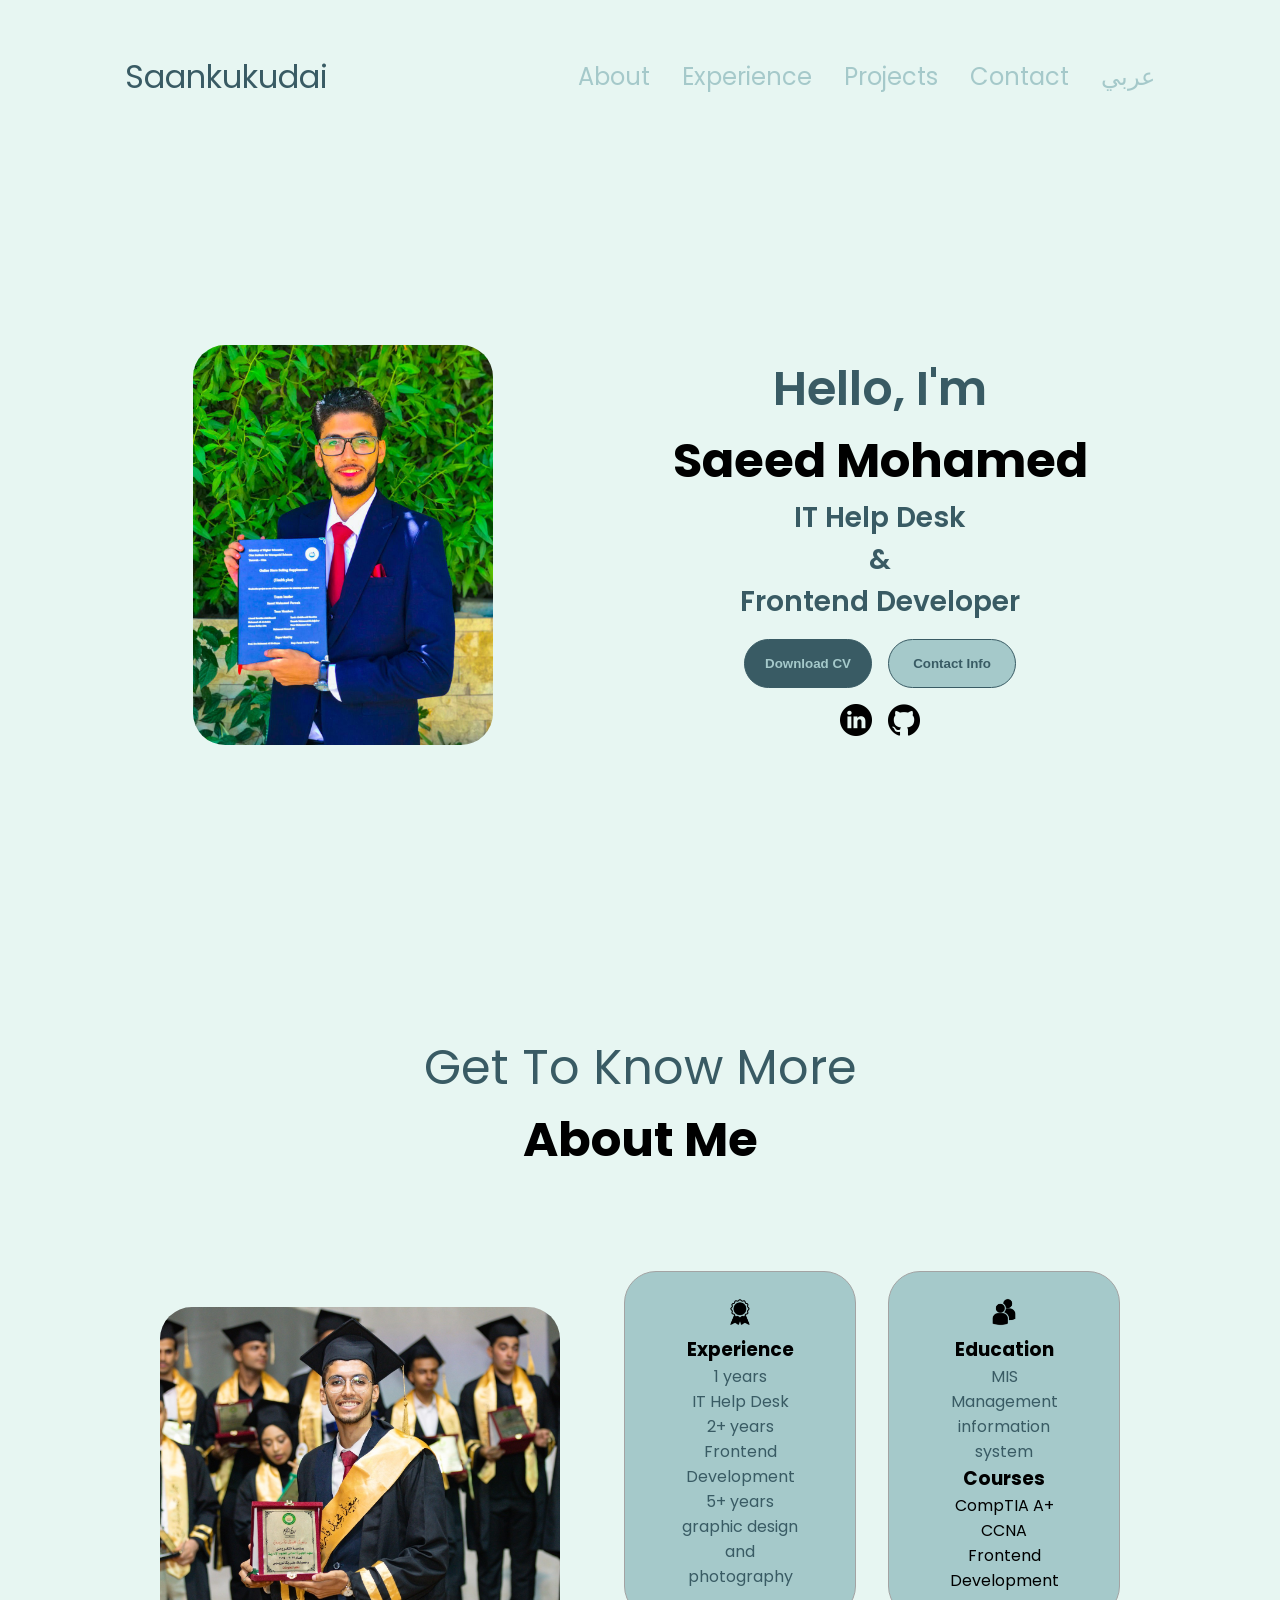
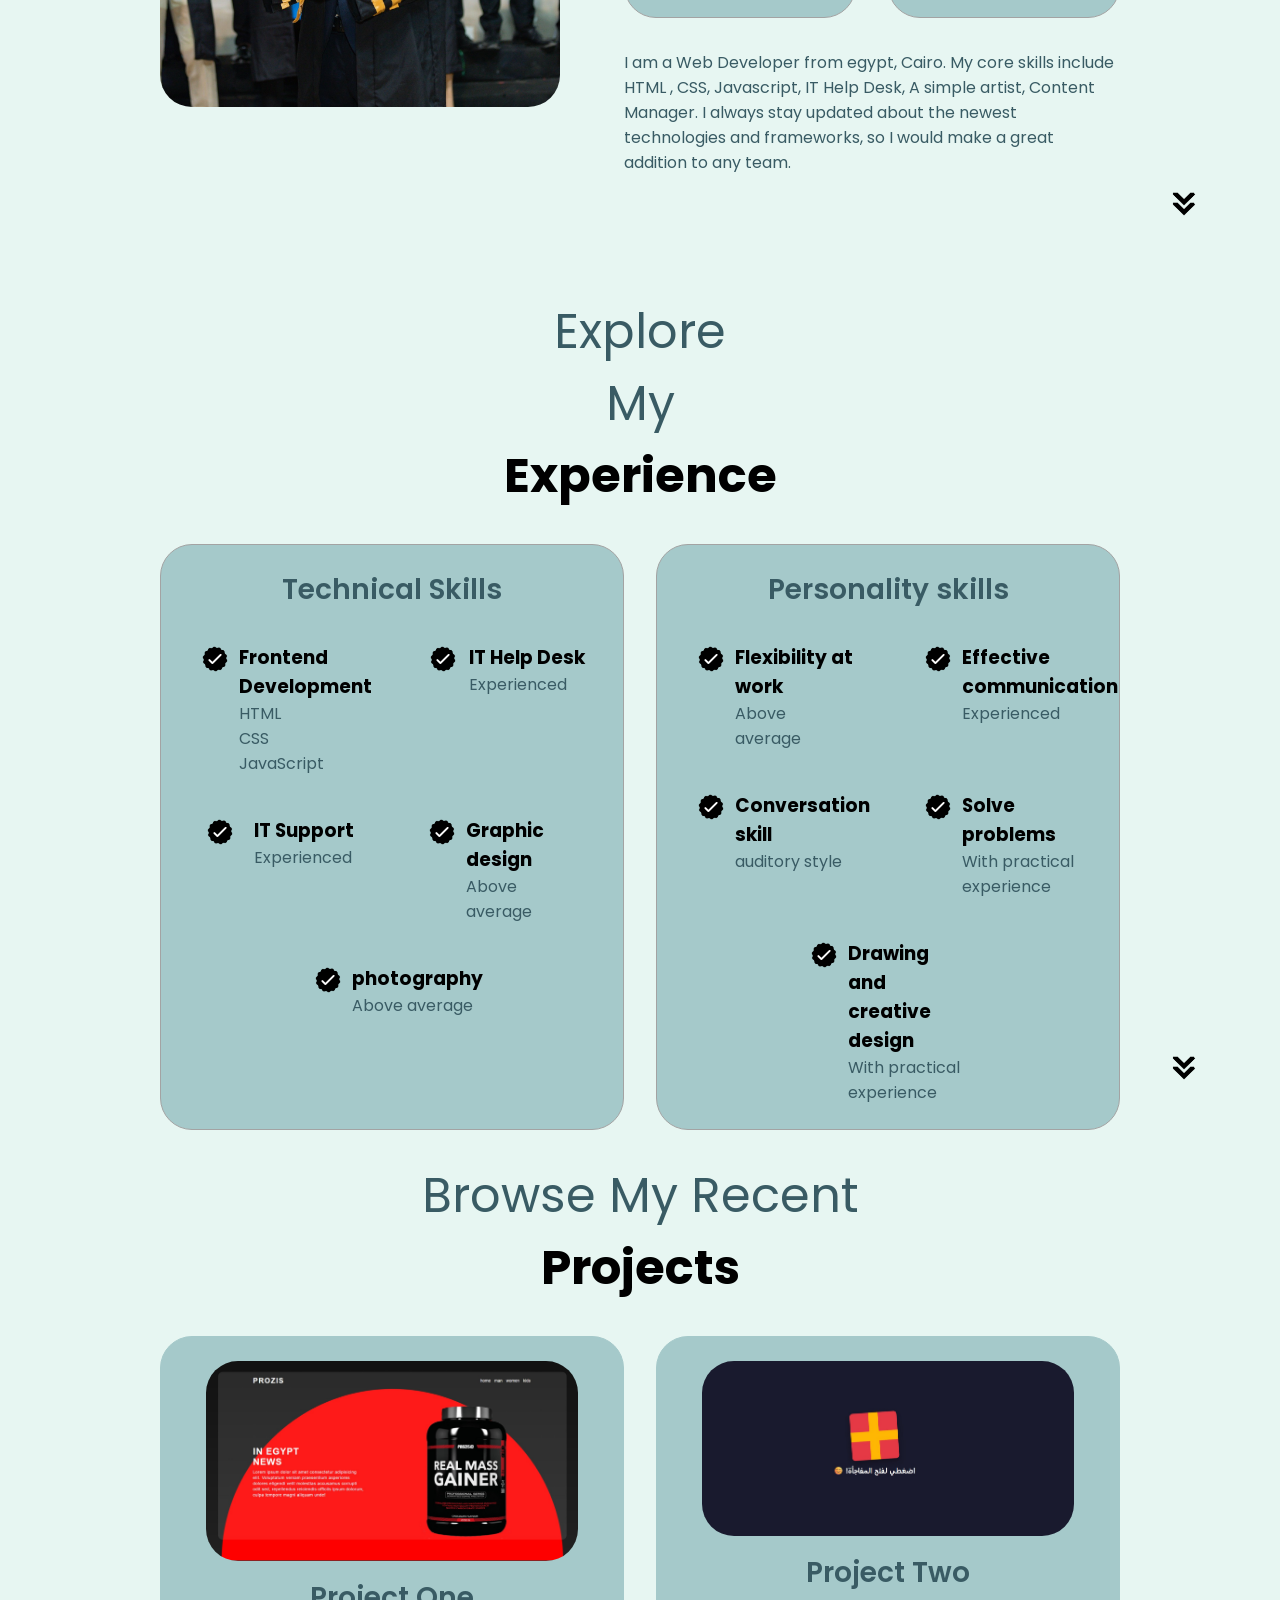
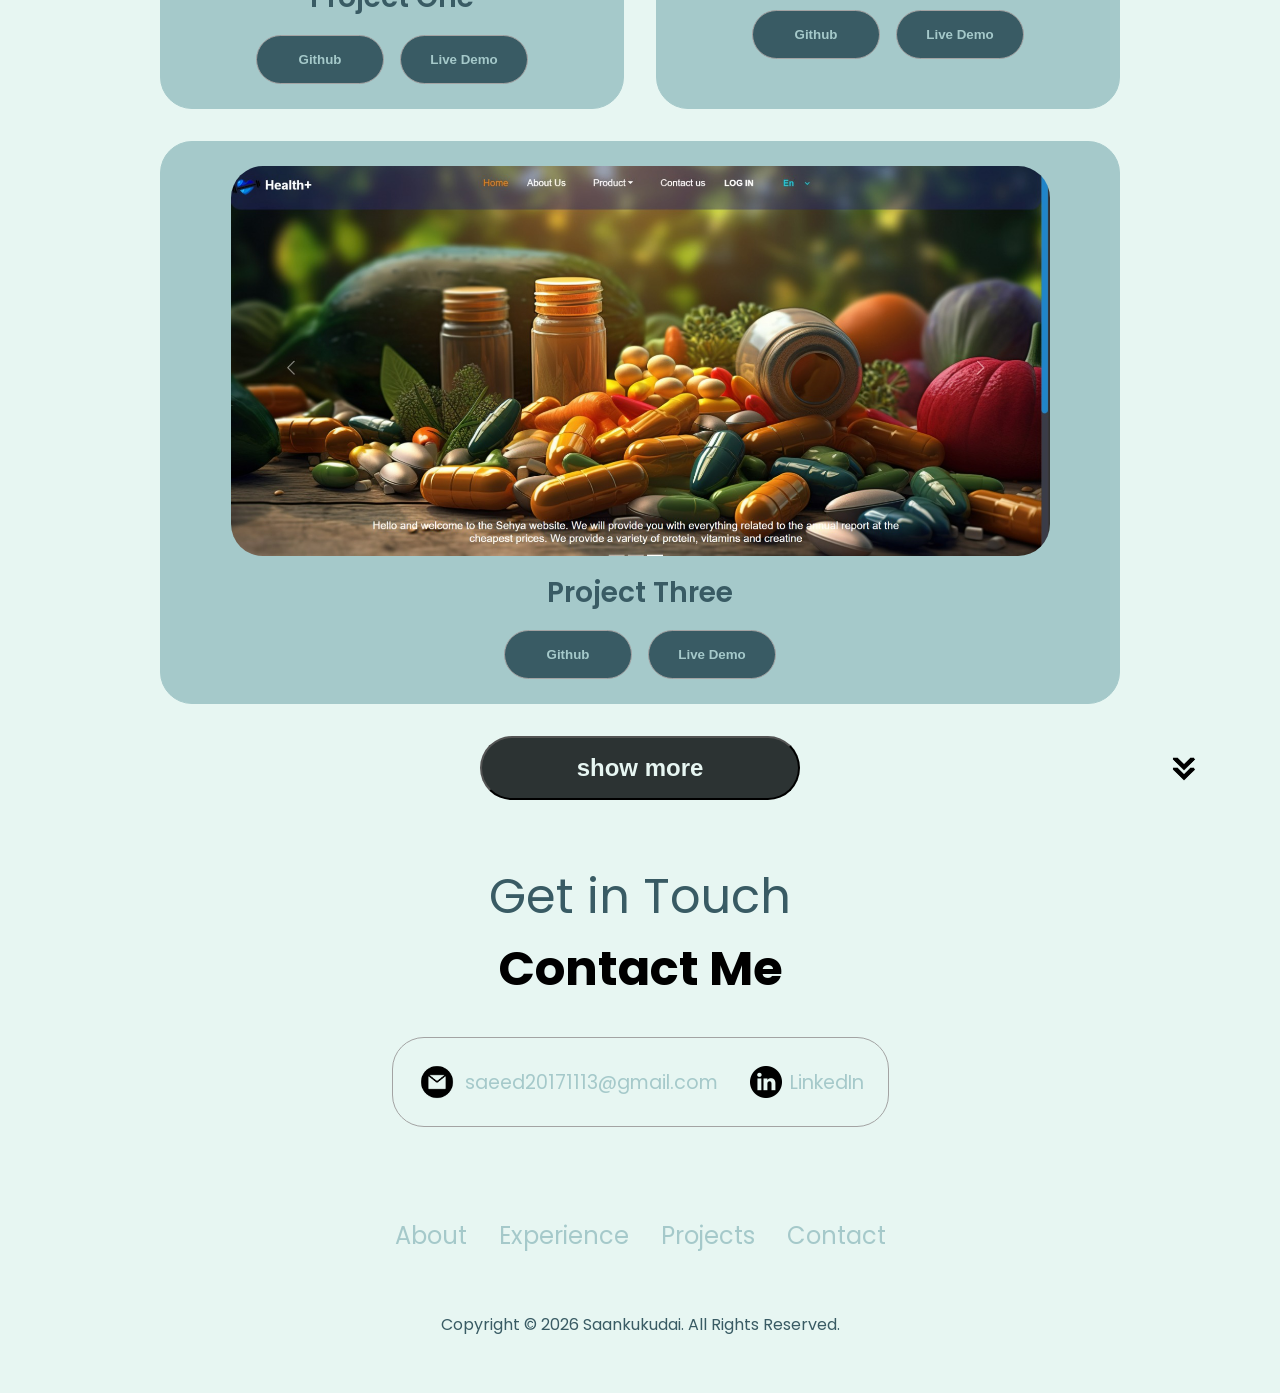
==== index.html @ 04a2b43c "Update index.html" ====
<!DOCTYPE html>
<html lang="en">
  <head>
    <meta charset="UTF-8" />
    <meta http-equiv="X-UA-Compatible" content="IE=edge" />
    <meta name="viewport" content="width=device-width, initial-scale=1.0" />
    <title>My Portfolio</title>
    <link rel="stylesheet" href="portofolio-2025.css" />
     <link rel="stylesheet" href="mediaqueries-portofolio-2025.css" />
  </head>
  <body>
    <nav id="desktop-nav">
      <div class="logo">Saankukudai</div>
      <div>
        <ul class="nav-links">
          <li><a  href="#about">About</a></li>
          <li><a  href="#experience">Experience</a></li>
          <li><a  href="#projects">Projects</a></li>
          <li><a  href="#contact">Contact</a></li>
          <li><a  href="portofolio-arbe.html">عربي</a></li>
        </ul>
      </div>
    </nav>
    <nav id="hamburger-nav">
      <div class="logo">Saeed Mohamed</div>
      <div class="hamburger-menu">
        <div class="hamburger-icon" onclick="toggleMenu()">
          <span></span>
          <span></span>
          <span></span>
        </div>
        <div class="menu-links">
          <li><a href="#about" onclick="toggleMenu()">About</a></li>
          <li><a href="#experience" onclick="toggleMenu()">Experience</a></li>
          <li><a href="#projects" onclick="toggleMenu()">Projects</a></li>
          <li><a href="#contact" onclick="toggleMenu()">Contact</a></li>
          <li><a href="portofolio-arbe.html" onclick="toggleMenu()">عربي</a></li>
        </div>
      </div>
    </nav>
    <section id="profile">
      <div class="section__pic-container">
        <img src="./assets/bookUp3.jpeg"
             alt="book-up-3"
             class="about-pic" />
      </div>
      <div class="section__text">
        <p class="section__text__p1">Hello, I'm</p>
        <h1 class="title">Saeed Mohamed</h1>
        <p class="section__text__p2">IT Help Desk <br>
          & <br>
          Frontend Developer</p>
        <div class="btn-container">
          <button
            class="btn btn-color-2"
            onclick="window.open('./assets/My-CV.pdf')"
          >
            Download CV
          </button>
          <button class="btn btn-color-1" onclick="location.href='#contact'">
            Contact Info
          </button>
        </div>
        <div id="socials-container">
          <img
            src="./assets/linkedin.png"
            alt="My LinkedIn profile"
            class="icon"
            onclick="location.href='https://linkedin.com/in/saeed-mohamed-a37469385'"
          />
          <img
            src="./assets/github.png"
            alt="My Github profile"
            class="icon"
            onclick="location.href='https://github.com/Saankukudai'"
          />
        </div>
      </div>
    </section>
    <section id="about">
      <p class="section__text__p1">Get To Know More</p>
      <h1 class="title">About Me</h1>
      <div class="section-container">
        <div class="section__pic-container">
          <img
            src="./assets/alt5rg2.jpg"
            alt="Profile picture"
            class="about-pic"
          />
        </div>
        <div class="about-details-container">
          <div class="about-containers">
            <div class="details-container">
              <img
                src="./assets/experience.png"
                alt="Experience icon"
                class="icon"
              />
              <h3>Experience</h3>
              <p>1 years <br />IT Help Desk</p>
              <p>2+ years <br />Frontend Development</p>
              <p>5+ years <br />graphic design <br>
                 and <br> photography</p>
            </div>
            <div class="details-container">
              <img
                src="./assets/education.png"
                alt="Education icon"
                class="icon"
              />
              <h3>Education</h3>
              <p>MIS <br>
                Management <br>
                information <br>
                system</p>
                <h3>Courses</h3>
                CompTIA A+<br>
                CCNA <br>
                Frontend Development
            </div>
          </div>
          <div class="text-container">
            <p>
              I am a Web Developer from egypt,
              Cairo. My core skills include HTML ,
              CSS, Javascript, IT Help Desk,
              A simple artist, Content Manager.
              I always stay updated about the newest
              technologies and frameworks, so I would
              make a great addition to any team.
            </p>
          </div>
        </div>
      </div>
      <img
        src="./assets/arrow.png"
        alt="Arrow icon"
        class="icon arrow"
        onclick="location.href='./#experience'"
      />
    </section>
    <section id="experience">
      <p class="section__text__p1">Explore <br> My</p>
      <h1 class="title">Experience</h1>
      <div class="experience-details-container">
        <div class="about-containers">
          <div class="details-container">
            <h2 class="experience-sub-title">Technical Skills</h2>
            <div class="article-container">
              <article>
                <img
                  src="./assets/checkmark.png"
                  alt="Experience icon"
                  class="icon"
                />
                <div>
                  <h3>Frontend Development</h3>
                  <p>HTML <br>CSS <br>JavaScript</p>
                </div>
              </article>
              <article>
                <img
                  src="./assets/checkmark.png"
                  alt="Experience icon"
                  class="icon"
                />
                <div>
                  <h3>IT Help Desk</h3>
                  <p>Experienced</p>
                </div>
              </article>
              <article>
                <img
                  src="./assets/checkmark.png"
                  alt="Experience icon"
                  class="icon"
                />
                <div>
                  <h3>IT Support</h3>
                  <p>Experienced</p>
                </div>
              </article>
              <article>
                <img
                  src="./assets/checkmark.png"
                  alt="Experience icon"
                  class="icon"
                />
                <div>
                  <h3>Graphic design</h3>
                  <p>Above average</p>
                </div>
              </article>
              <article>
                <img
                        src="./assets/checkmark.png"
                        alt="Experience icon"
                        class="icon"
                />
                <div>
                  <h3>photography</h3>
                  <p>Above average</p>
                </div>
              </article>

            </div>
          </div>
          <div class="details-container">
            <h2 class="experience-sub-title">Personality skills</h2>
            <div class="article-container">
              <article>
                <img
                  src="./assets/checkmark.png"
                  alt="Experience icon"
                  class="icon"
                />
                <div>
                  <h3>Flexibility at work</h3>
                  <p>Above average</p>
                </div>
              </article>
              <article>
                <img
                  src="./assets/checkmark.png"
                  alt="Experience icon"
                  class="icon"
                />
                <div>
                  <h3>Effective communication</h3>
                  <p>Experienced</p>
                </div>
              </article>
              <article>
                <img
                  src="./assets/checkmark.png"
                  alt="Experience icon"
                  class="icon"
                />
                <div>
                  <h3>Conversation skill</h3>
                  <p>auditory style</p>
                </div>
              </article>
              <article>
                <img
                  src="./assets/checkmark.png"
                  alt="Experience icon"
                  class="icon"
                />
                <div>
                  <h3>Solve problems</h3>
                  <p>With practical experience</p>
                </div>
              </article>
              <article>
                <img
                        src="./assets/checkmark.png"
                        alt="Experience icon"
                        class="icon"
                />
                <div>
                  <h3>Drawing and creative design</h3>
                  <p>With practical experience</p>
                </div>
              </article>
            </div>
          </div>
        </div>
      </div>
      <img
        src="./assets/arrow.png"
        alt="Arrow icon"
        class="icon arrow"
        onclick="location.href='./#projects'"
      />
    </section>
    <section id="projects">
      <p class="section__text__p1">Browse My Recent</p>
      <h1 class="title">Projects</h1>
      <div class="experience-details-container">
        <div class="about-containers">
          <div class="details-container color-container">
            <div class="article-container">
              <img
                src="./assets/projct%20(2).jpeg"
                alt="Project 1"
                class="project-img"
              />
            </div>
            <h2 class="experience-sub-title project-title">Project One</h2>
            <div class="btn-container">
              <button
                class="btn btn-color-2 project-btn"
                onclick="location.href='#'"
              >
                Github
              </button>
              <button
                class="btn btn-color-2 project-btn"
                onclick="location.href='#'"
              >
                Live Demo
              </button>
            </div>
          </div>
          <div class="details-container color-container">
            <div class="article-container">
              <img
                src="./assets/projct%20(6).jpeg"
                alt="Project 2"
                class="project-img"
              />
            </div>
            <h2 class="experience-sub-title project-title">Project Two</h2>
            <div class="btn-container">
              <button
                class="btn btn-color-2 project-btn"
                onclick="location.href='#'"
              >
                Github
              </button>
              <button
                class="btn btn-color-2 project-btn"
                onclick="location.href='#'"
              >
                Live Demo
              </button>
            </div>
          </div>
          <div class="details-container color-container">
            <div class="article-container">
              <img
                src="./assets/projct%20(4).jpeg"
                alt="Project 3"
                class="project-img"
              />
            </div>
            <h2 class="experience-sub-title project-title">Project Three</h2>
            <div class="btn-container">
              <button
                class="btn btn-color-2 project-btn"
                onclick="location.href='#'"
              >
                Github
              </button>
              <button
                class="btn btn-color-2 project-btn"
                onclick="location.href='#'"
              >
                Live Demo
              </button>
            </div>
          </div>
        </div>
      </div>
      <center>
      <button class="show-more" onclick="location.href='https://saankukudai.github.io/my-pintrist-projects/'" >
        show more
      </button>
      </center>
      <br>
      <img
        src="./assets/arrow.png"
        alt="Arrow icon"
        class="icon arrow"
        onclick="location.href='./#contact'"
      />
    </section>
    <section id="contact">
      <p class="section__text__p1">Get in Touch</p>
      <h1 class="title">Contact Me</h1>
      <div class="contact-info-upper-container">
        <div class="contact-info-container">
          <img
            src="./assets/email.png"
            alt="Email icon"
            class="icon contact-icon email-icon"
          />
          <p><a href="saeed20171113@gmail.com">saeed20171113@gmail.com</a></p>
        </div>
        <div class="contact-info-container">
          <img
            src="./assets/linkedin.png"
            alt="LinkedIn icon"
            class="icon contact-icon"
          />
          <p><a href="https://www.linkedin.com">LinkedIn</a></p>
        </div>
      </div>
    </section>
    <footer>
      <nav>
        <div class="nav-links-container">
          <ul class="nav-links">
            <li><a href="#about">About</a></li>
            <li><a href="#experience">Experience</a></li>
            <li><a href="#projects">Projects</a></li>
            <li><a href="#contact">Contact</a></li>
          </ul>
        </div>
      </nav>
      <p>Copyright &#169; 2026 Saankukudai. All Rights Reserved.</p>
    </footer>
    <script src="script.js"></script>
  </body>
</html>
---- portofolio-2025.css ----
/* GENERAL */

@import url("https://fonts.googleapis.com/css2?family=Poppins:wght@300;400;500;600&display=swap");

* {
  margin: 0;
  padding: 0;
}
:root {
  --bg-color:  #E7F6F2;
  --second-bg-color: #A5C9CA;
  --text-color: #395B64;
  --main-color:#2C3333;
}

body {
  background-color: var(--bg-color);
  font-family: "Poppins", sans-serif;
}

html {
  scroll-behavior: smooth;
}

p {
  color: var(--text-color);
}

/* TRANSITION */

a,
.btn {
  color: var(--second-bg-color);
  transition: all 300ms ease;
}

/* DESKTOP NAV */

nav,
.nav-links {
  display: flex;
}

nav {
  justify-content: space-around;
  align-items: center;
  height: 17vh;
}

.nav-links {
  gap: 2rem;
  list-style: none;
  font-size: 1.5rem;
}

a {
  color:var(--second-bg-color);
  text-decoration: none;
  text-decoration-color: white;
}

a:hover {
  color: var(--text-color);
  text-decoration: underline;
  text-underline-offset: 1rem;
  text-decoration-color: rgb(181, 181, 181);
}

.logo {
  color: var(--text-color);
  font-size: 2rem;
}

.logo:hover {
  cursor: default;
}

/* HAMBURGER MENU */

#hamburger-nav {
  display: none;
}

.hamburger-menu {
  position: relative;
  display: inline-block;
}

.hamburger-icon {
  display: flex;
  flex-direction: column;
  justify-content: space-between;
  height: 24px;
  width: 30px;
  cursor: pointer;
}

.hamburger-icon span {
  width: 100%;
  height: 2px;
  background-color: var(--text-color);
  transition: all 0.3 ease-in-out;
}

.menu-links {
  position: absolute;
  top: 100%;
  right: 0;
  background-color:var(--second-bg-color);
  width: fit-content;
  max-height: 0;
  overflow: hidden;
  transition: all 0.3 ease-in-out;
}

.menu-links a {
  display: block;
  padding: 10px;
  text-align: center;
  font-size: 1.5rem;
  color: var(--text-color);
  text-decoration: none;
  transition: all 0.3 ease-in-out;
}

.menu-links li {
  list-style: none;
}

.menu-links.open {
  max-height: 300px;
}

.hamburger-icon.open span:first-child {
  transform: rotate(45deg) translate(10px, 5px);
}

.hamburger-icon.open span:nth-child(2) {
  opacity: 0;
}

.hamburger-icon.open span:last-child {
  transform: rotate(-45deg) translate(10px, -5px);
}

.hamburger-icon span:first-child {
  transform: none;
}

.hamburger-icon span:first-child {
  opacity: 1;
}

.hamburger-icon span:first-child {
  transform: none;
}
/* SECTIONS */

section {
  padding-top: 4vh;
  height: 96vh;
  margin: 0 10rem;
  box-sizing: border-box;
  min-height: fit-content;
}

.section-container {
  display: flex;
}

/* PROFILE SECTION */

#profile {
  display: flex;
  justify-content: center;
  gap: 5rem;
  height: 80vh;
}

.section__pic-container {
  display: flex;
  height: 400px;
  width: 400px;
  margin: auto 0;
}

.section__text {
  align-self: center;
  text-align: center;
}

.section__text p {
  font-weight: 600;
}

.section__text__p1 {
  text-align: center;
  font-size: 3rem;
}

.section__text__p2 {
  font-size: 1.75rem;
  margin-bottom: 1rem;
}

.title {
  font-size: 3rem;
  text-align: center;
}

#socials-container {
  display: flex;
  justify-content: center;
  margin-top: 1rem;
  gap: 1rem;
}

/* ICONS */

.icon {
  cursor: pointer;
  height: 2rem;
}

/* BUTTONS */

.btn-container {
  display: flex;
  justify-content: center;
  gap: 1rem;
}

.btn {
  font-weight: 600;
  transition: all 300ms ease;
  padding: 1rem;
  width: 8rem;
  border-radius: 2rem;
}

.btn-color-1,
.btn-color-2 {
  border: var(--text-color) 0.1rem solid;

}

.btn-color-1:hover,
.btn-color-2:hover {
  cursor: pointer;
}

.btn-color-1,
.btn-color-2:hover {
  background: var(--second-bg-color);
  color: var(--text-color);
}

.btn-color-1:hover {
  background: var(--main-color);
}

.btn-color-2 {
  background: var(--text-color);
}

.btn-color-2:hover {
  border: var(--text-color) 0.1rem solid;
}

.btn-container {
  gap: 1rem;
}
.show-more {
  font-weight: 600;
  font-size: 1.5rem;
  /*transition: all 300ms ease;*/
  padding: 1rem;
  width: 20rem;
  border-radius: 2rem;
  text-align: center;
  background: var(--main-color);
  color: var(--bg-color);
}
 .show-more:hover {
   cursor: pointer;
   border: var(--text-color) 0.1rem solid;
   background: var(--text-color);
 }


/* ABOUT SECTION */

#about {
  position: relative;
}

.about-containers {
  gap: 2rem;
  margin-bottom: 2rem;
  margin-top: 2rem;
}

.about-details-container {
  justify-content: center;
  flex-direction: column;
}

.about-containers,
.about-details-container {
  display: flex;
}

.about-pic {
  border-radius: 2rem;
}

.arrow {
  position: absolute;
  right: -5rem;
  bottom: 2.5rem;
}

.details-container {
  padding: 1.5rem;
  flex: 1;
  background:var(--second-bg-color);
  border-radius: 2rem;
  border: rgb(53, 53, 53) 0.1rem solid;
  border-color: rgb(163, 163, 163);
  text-align: center;
}

.section-container {
  gap: 4rem;
  height: 80%;
}

.section__pic-container {
  height: 400px;
  width: 400px;
  margin: auto 0;
}

/* EXPERIENCE SECTION */

#experience {
  position: relative;
}

.experience-sub-title {
  color:var(--text-color);
  font-weight: 600;
  font-size: 1.75rem;
  margin-bottom: 2rem;
}

.experience-details-container {
  display: flex;
  justify-content: center;
  flex-direction: column;
}

.article-container {
  display: flex;
  text-align: initial;
  flex-wrap: wrap;
  flex-direction: row;
  gap: 2.5rem;
  justify-content: space-around;
}

article {
  display: flex;
  width: 10rem;
  justify-content: space-around;
  gap: 0.5rem;
}

article .icon {
  cursor: default;
}

/* PROJECTS SECTION */

#projects {
  position: relative;
}

.color-container {
  border-color: var(--second-bg-color);
  background: var(--second-bg-color);
}

.project-img {
  border-radius: 2rem;
  width: 90%;
  height: 90%;
}

.project-title {
  margin: 1rem;
  color: var(--text-color);
}

.project-btn {
  color: var(--second-bg-color);
  border-color: rgb(163, 163, 163);
}

.show-more{
  align-content: center;
}

/* CONTACT */

#contact {
  display: flex;
  justify-content: center;
  flex-direction: column;
  height: 70vh;
}

.contact-info-upper-container {
  display: flex;
  justify-content: center;
  border-radius: 2rem;
  border: rgb(53, 53, 53) 0.1rem solid;
  border-color: rgb(163, 163, 163);
  background: var(250, 250, 250);
  margin: 2rem auto;
  padding: 0.5rem;
}

.contact-info-container {
  display: flex;
  align-items: center;
  justify-content: center;
  gap: 0.5rem;
  margin: 1rem;
}

.contact-info-container p {
  font-size: larger;
}

.contact-icon {
  cursor: default;
}

.email-icon {
  height: 2.5rem;
}

/* FOOTER SECTION */

footer {
  height: 26vh;
  margin: 0 1rem;
}

footer p {
  text-align: center;
}
---- mediaqueries-portofolio-2025.css ----
@media screen and (max-width: 1400px) {
  #profile {
    height: 83vh;
    margin-bottom: 6rem;
  }
  .about-containers {
    flex-wrap: wrap;
  }
  #contact,
  #projects {
    height: fit-content;
  }
}

@media screen and (max-width: 1200px) {
  #desktop-nav {
    display: none;
  }
  #hamburger-nav {
    display: flex;
  }
  #experience,
  .experience-details-container {
    margin-top: 2rem;
  }
  #profile,
  .section-container {
    display: block;
  }
  .arrow {
    display: none;
  }
  section,
  .section-container {
    height: fit-content;
  }
  section {
    margin: 0 5%;
  }
  .section__pic-container {
    width: 275px;
    height: 275px;
    margin: 0 auto 2rem;
  }
  .about-containers {
    margin-top: 0;
  }
}

@media screen and (max-width: 600px) {
  #contact,
  footer {
    height: 40vh;
  }
  #profile {
    height: 83vh;
    margin-bottom: 0;
  }
  article {
    font-size: 1rem;
  }
  footer nav {
    height: fit-content;
    margin-bottom: 2rem;
  }
  .about-containers,
  .contact-info-upper-container,
  .btn-container {
    flex-wrap: wrap;
  }
  .contact-info-container {
    margin: 0;
  }
  .contact-info-container p,
  .nav-links li a {
    font-size: 1rem;
  }
  .experience-sub-title {
    font-size: 1.25rem;
  }
  .logo {
    font-size: 1.5rem;
  }
  .nav-links {
    flex-direction: column;
    gap: 0.5rem;
    text-align: center;
  }
  .section__pic-container {
    width: auto;
    height: 46vw;
    justify-content: center;
  }
  .section__text__p2 {
    font-size: 1.25rem;
  }
  .title {
    font-size: 2rem;
  }
  .text-container {
    text-align: justify;
  }
}
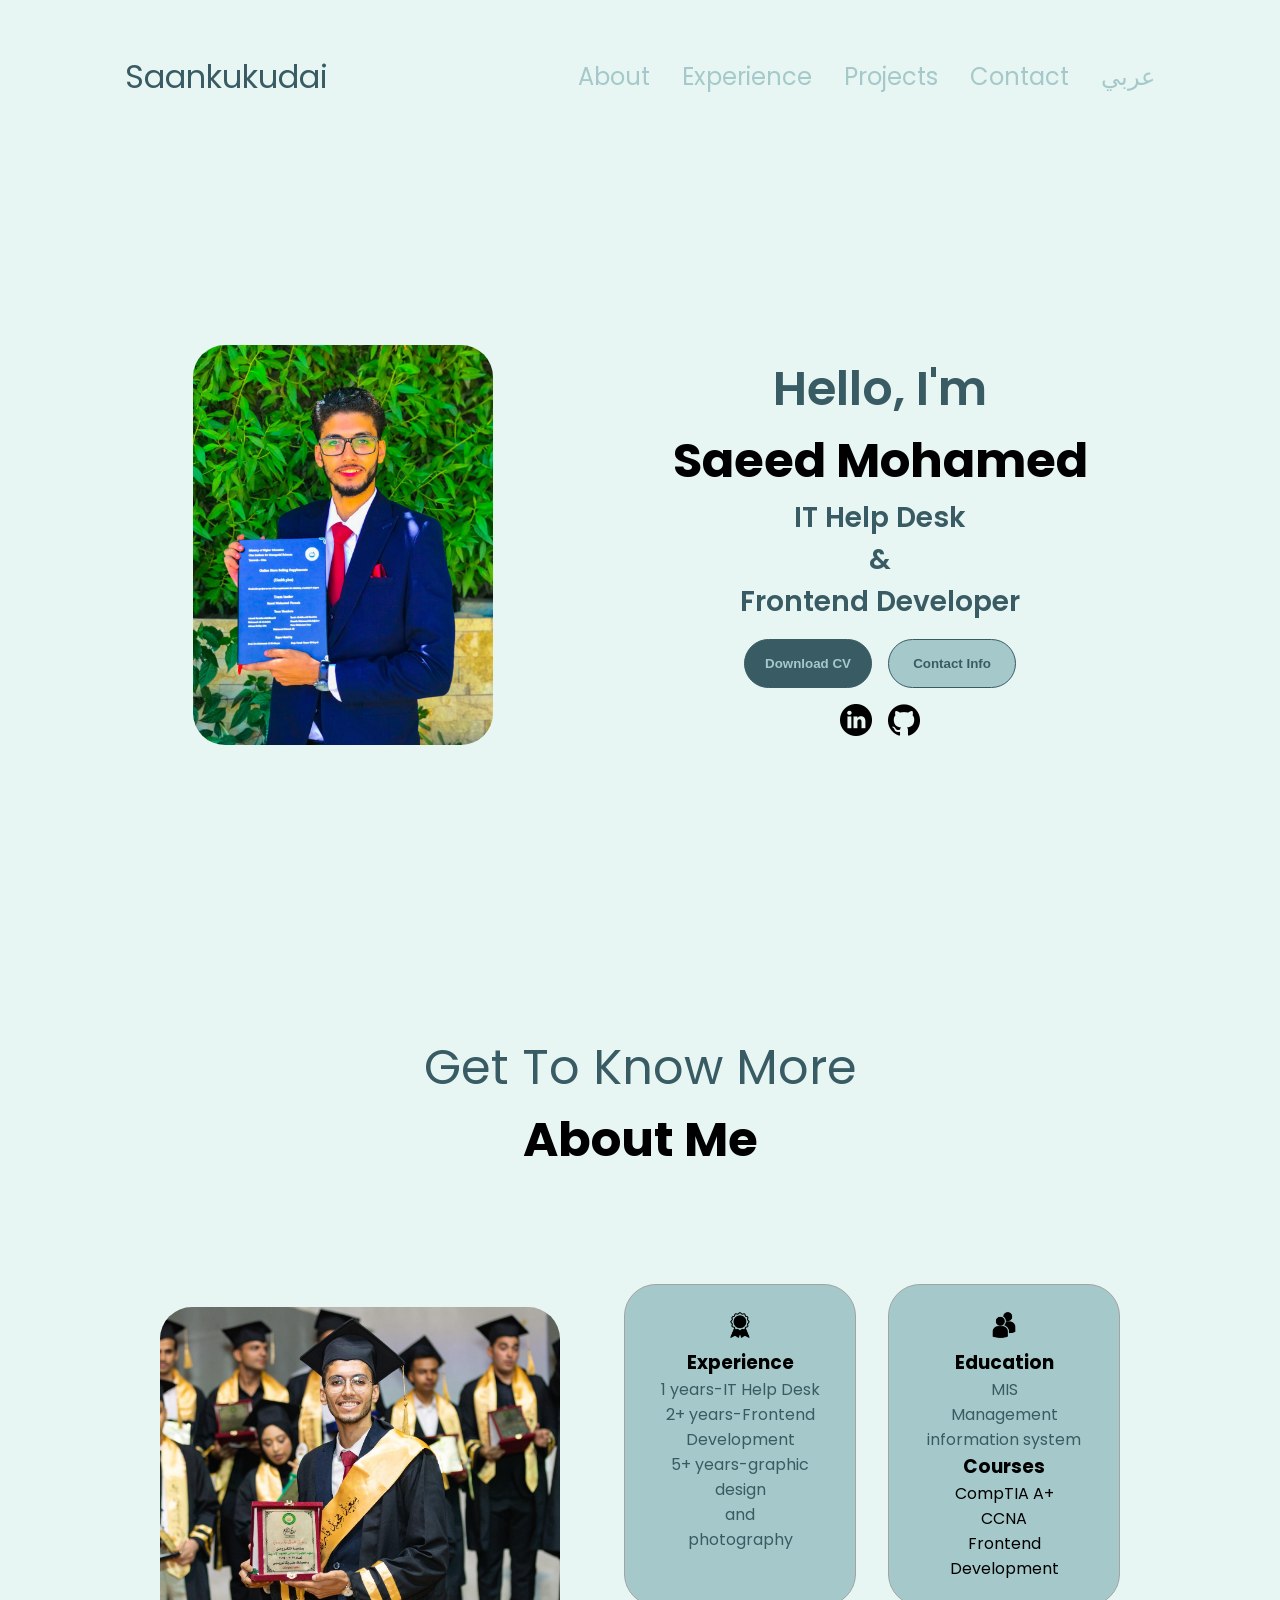
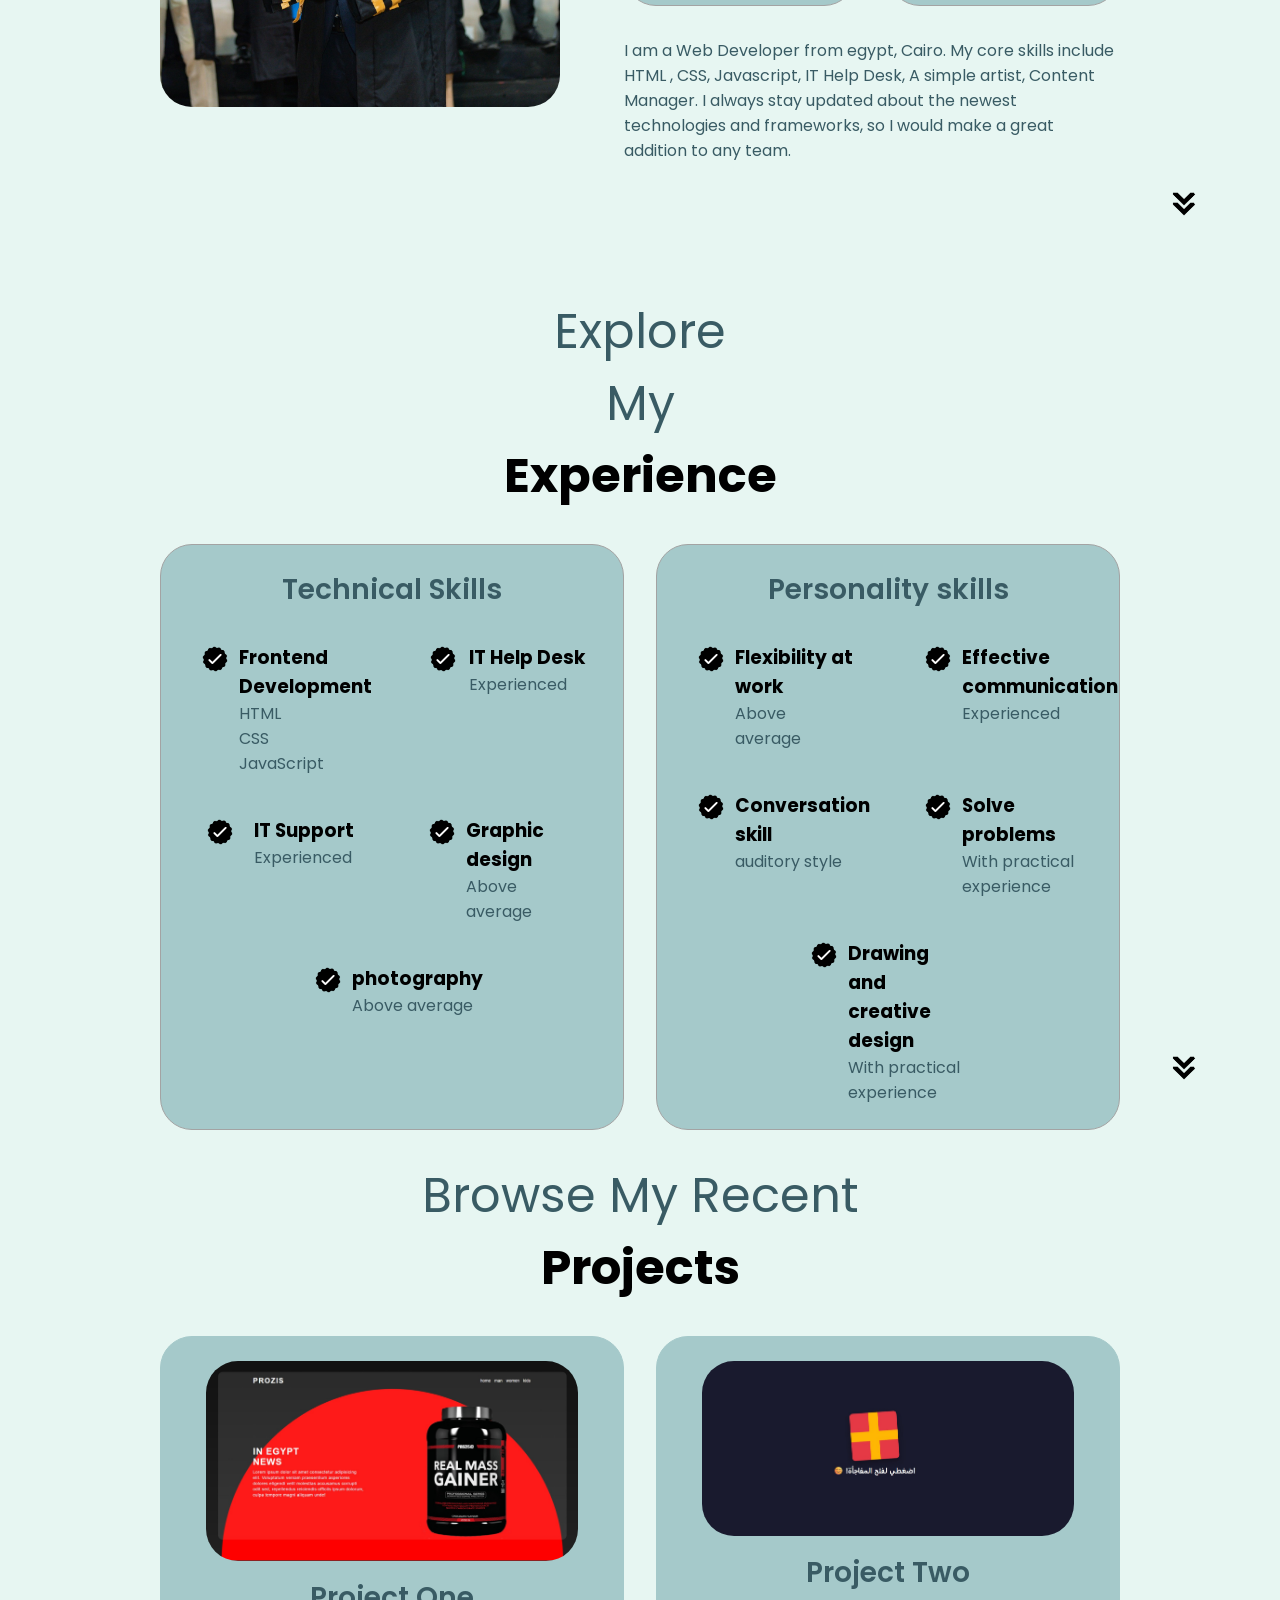
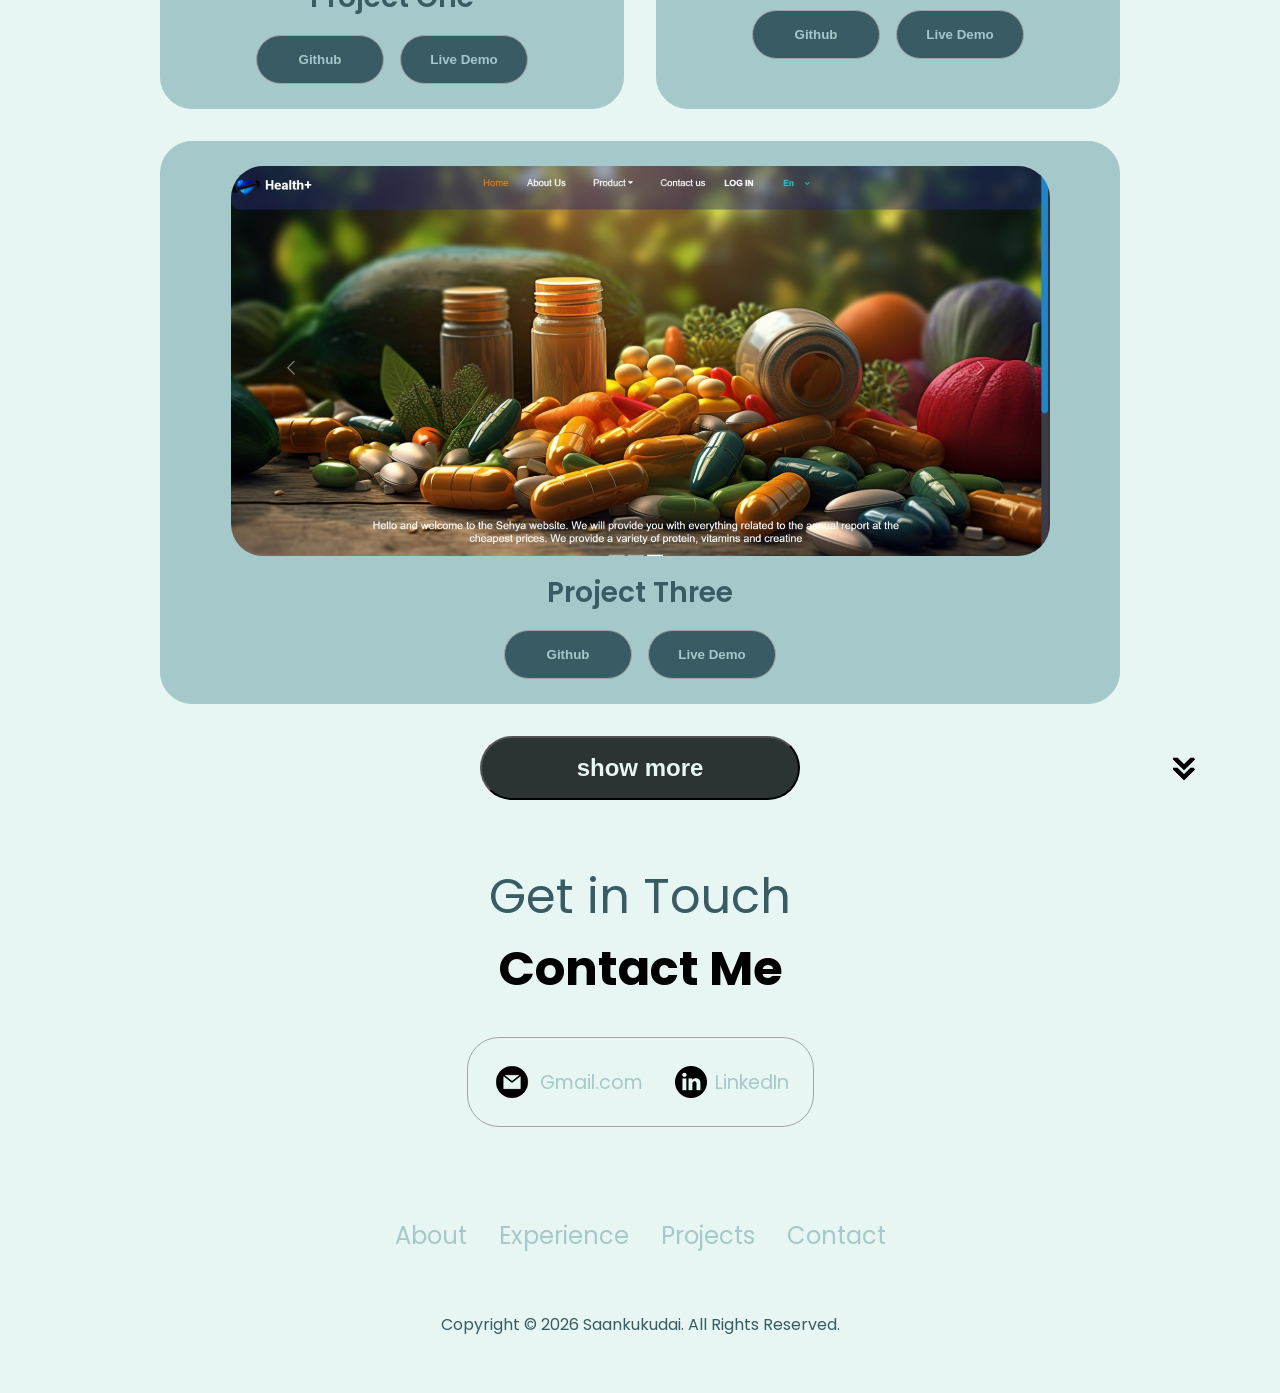
==== commit fc91ca63: "Update experience, education, and project links" ====
--- a/index.html
+++ b/index.html
@@ -97,9 +97,9 @@
                 class="icon"
               />
               <h3>Experience</h3>
-              <p>1 years <br />IT Help Desk</p>
-              <p>2+ years <br />Frontend Development</p>
-              <p>5+ years <br />graphic design <br>
+              <p>1 years-IT Help Desk</p>
+              <p>2+ years-Frontend Development</p>
+              <p>5+ years-graphic design <br>
                  and <br> photography</p>
             </div>
             <div class="details-container">
@@ -110,9 +110,7 @@
               />
               <h3>Education</h3>
               <p>MIS <br>
-                Management <br>
-                information <br>
-                system</p>
+                Management information system</p>
                 <h3>Courses</h3>
                 CompTIA A+<br>
                 CCNA <br>
@@ -291,13 +289,13 @@
             <div class="btn-container">
               <button
                 class="btn btn-color-2 project-btn"
-                onclick="location.href='#'"
+                onclick="location.href='https://github.com/Saankukudai/protein-powder'"
               >
                 Github
               </button>
               <button
                 class="btn btn-color-2 project-btn"
-                onclick="location.href='#'"
+                onclick="location.href='https://saankukudai.github.io/protein-powder/'"
               >
                 Live Demo
               </button>
@@ -315,13 +313,13 @@
             <div class="btn-container">
               <button
                 class="btn btn-color-2 project-btn"
-                onclick="location.href='#'"
+                onclick="location.href='https://github.com/Saankukudai/HBD-sis-_-'"
               >
                 Github
               </button>
               <button
                 class="btn btn-color-2 project-btn"
-                onclick="location.href='#'"
+                onclick="location.href='https://saankukudai.github.io/HBD-sis-_-/'"
               >
                 Live Demo
               </button>
@@ -339,13 +337,13 @@
             <div class="btn-container">
               <button
                 class="btn btn-color-2 project-btn"
-                onclick="location.href='#'"
+                onclick="location.href='https://github.com/Saankukudai/Graduation-project-2024'"
               >
                 Github
               </button>
               <button
                 class="btn btn-color-2 project-btn"
-                onclick="location.href='#'"
+                onclick="location.href='https://saankukudai.github.io/Graduation-project-2024/'"
               >
                 Live Demo
               </button>
@@ -376,7 +374,7 @@
             alt="Email icon"
             class="icon contact-icon email-icon"
           />
-          <p><a href="saeed20171113@gmail.com">saeed20171113@gmail.com</a></p>
+          <p><a href="https://mail.google.com/mail/u/1/?view=cm&fs=1&to=saanghost@gmail.com&tf=1">Gmail.com</a></p>
         </div>
         <div class="contact-info-container">
           <img
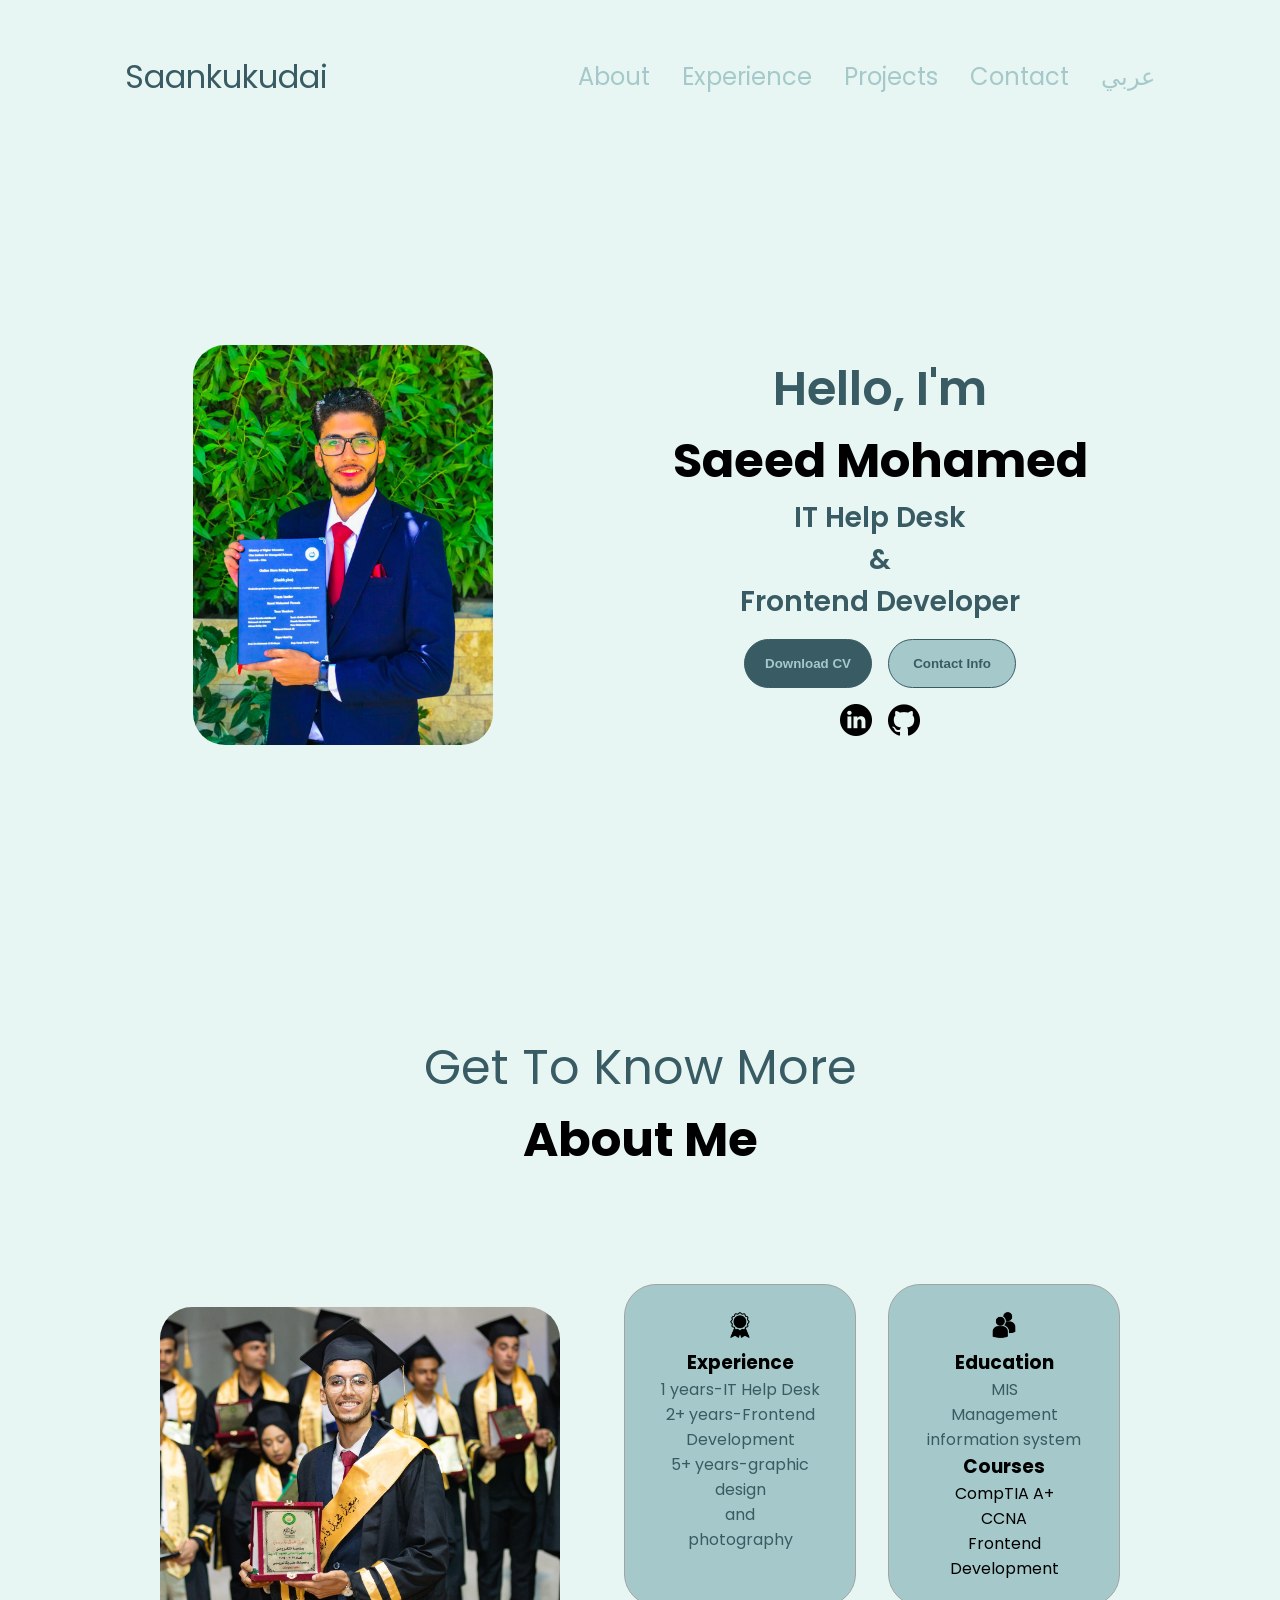
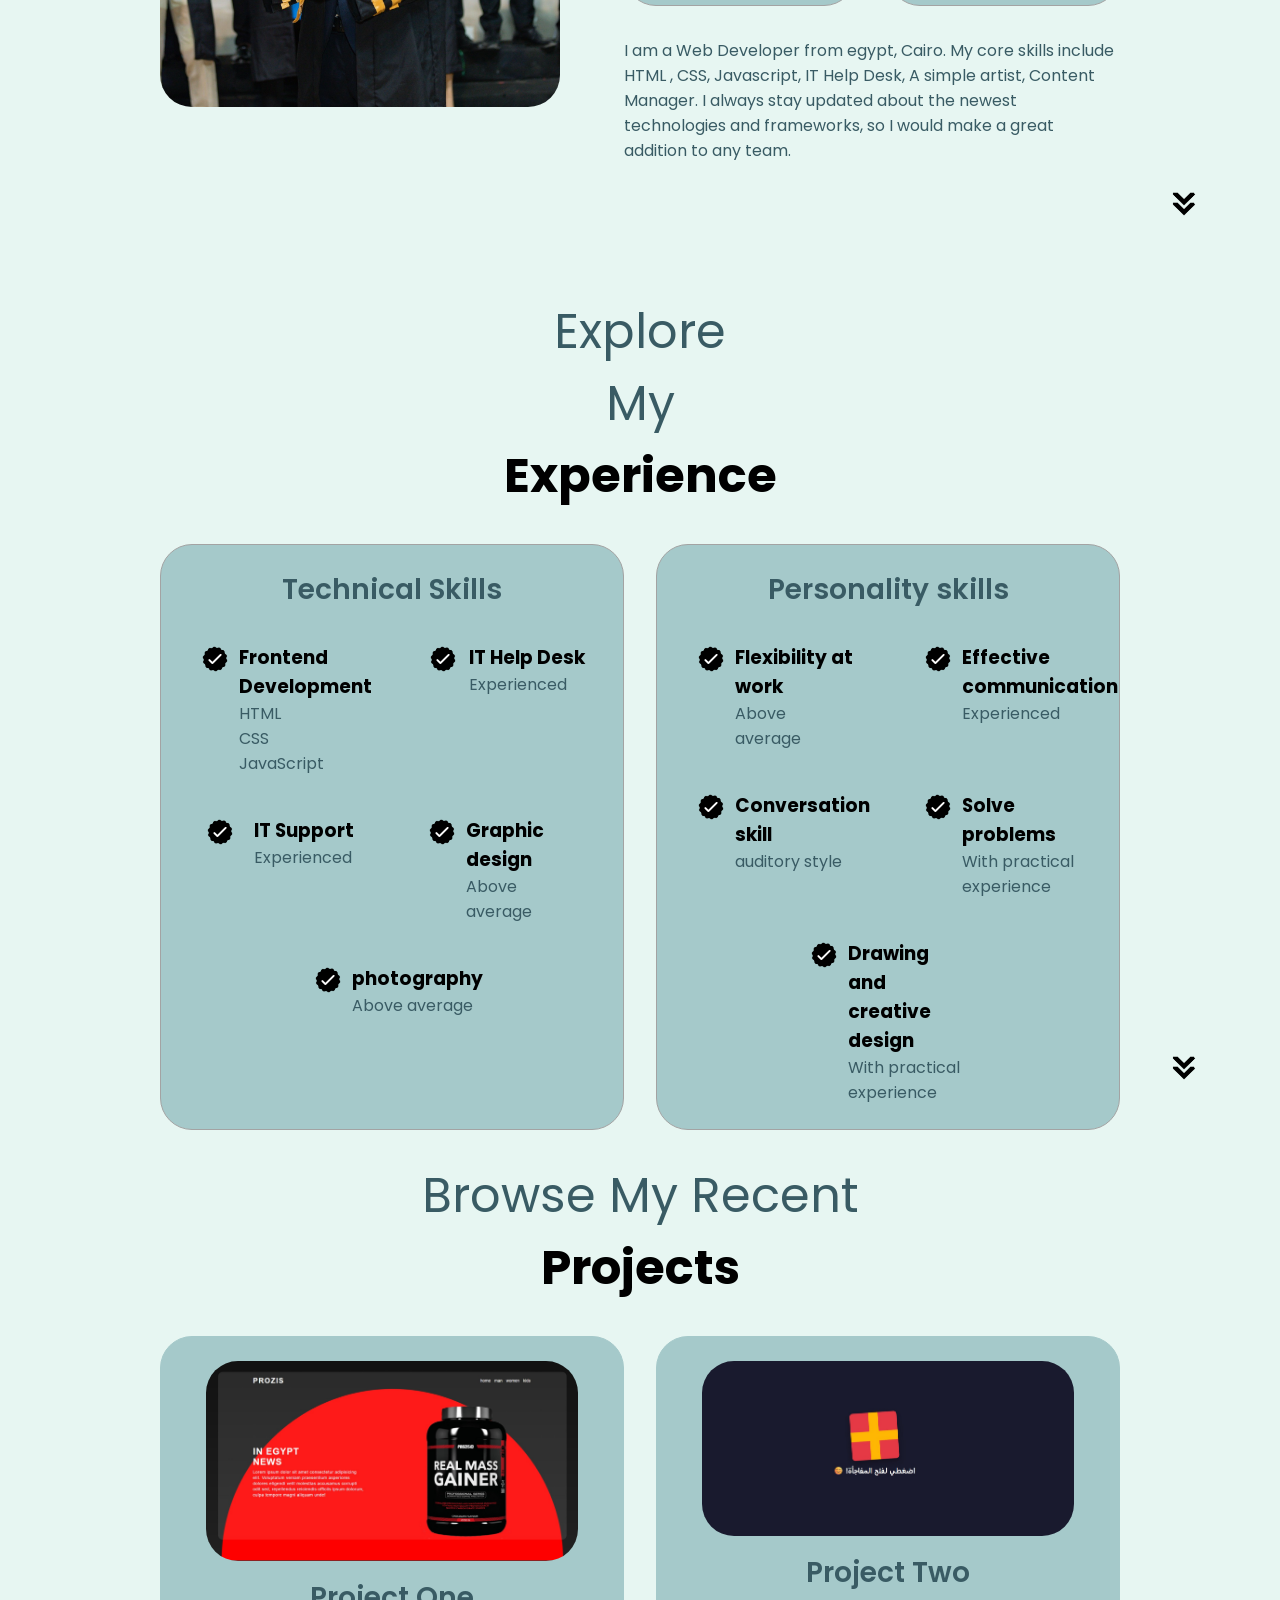
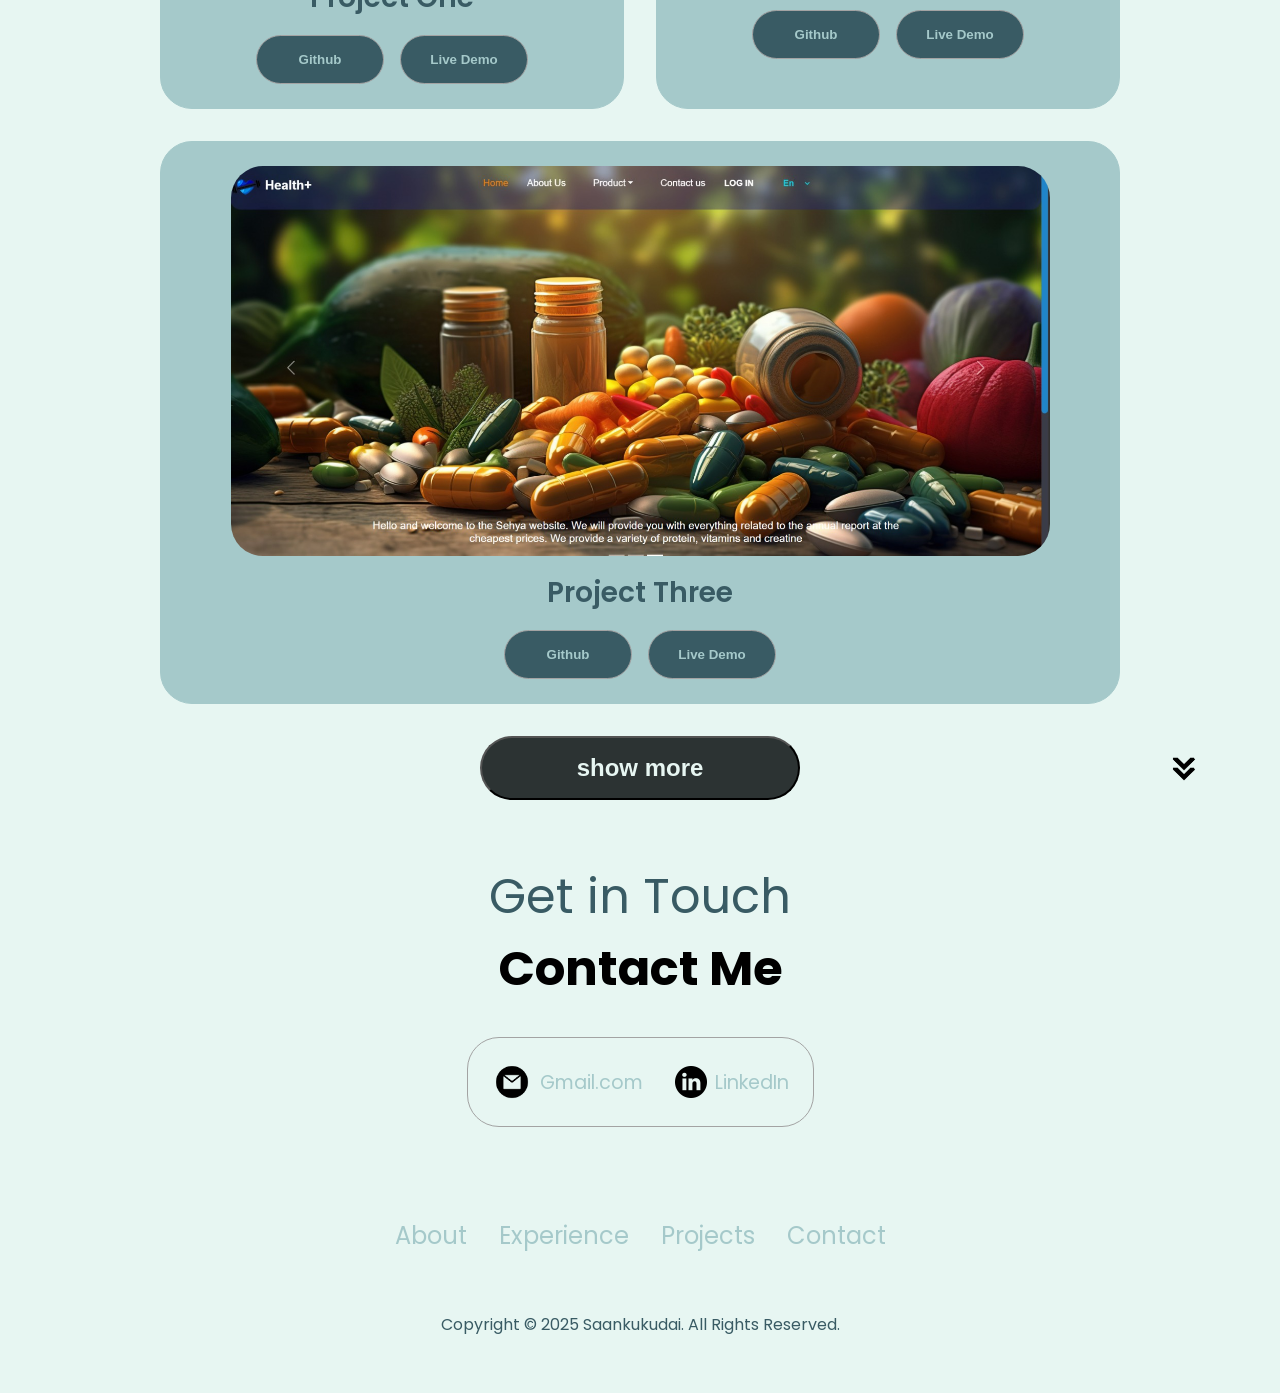
==== commit 9f7eca14: "Update index.html" ====
--- a/index.html
+++ b/index.html
@@ -397,7 +397,7 @@
           </ul>
         </div>
       </nav>
-      <p>Copyright &#169; 2026 Saankukudai. All Rights Reserved.</p>
+      <p>Copyright &#169; 2025 Saankukudai. All Rights Reserved.</p>
     </footer>
     <script src="script.js"></script>
   </body>
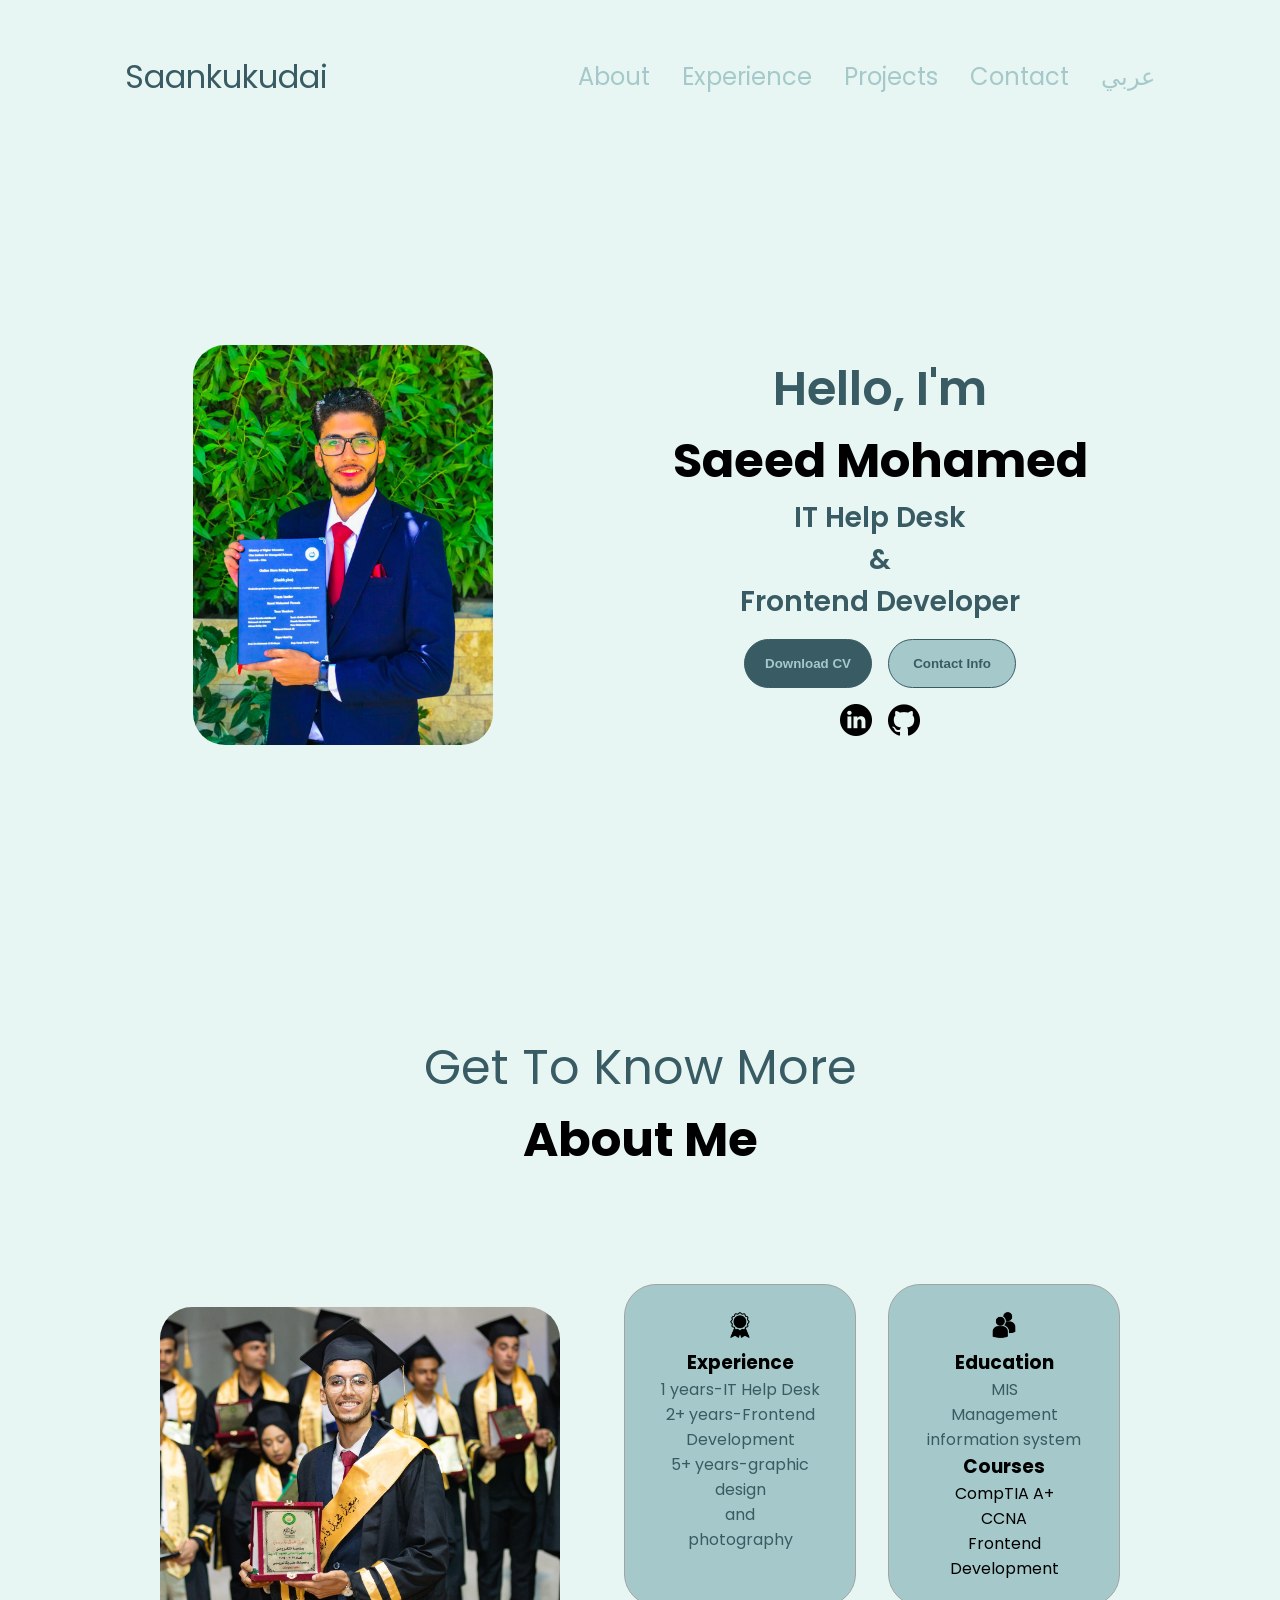
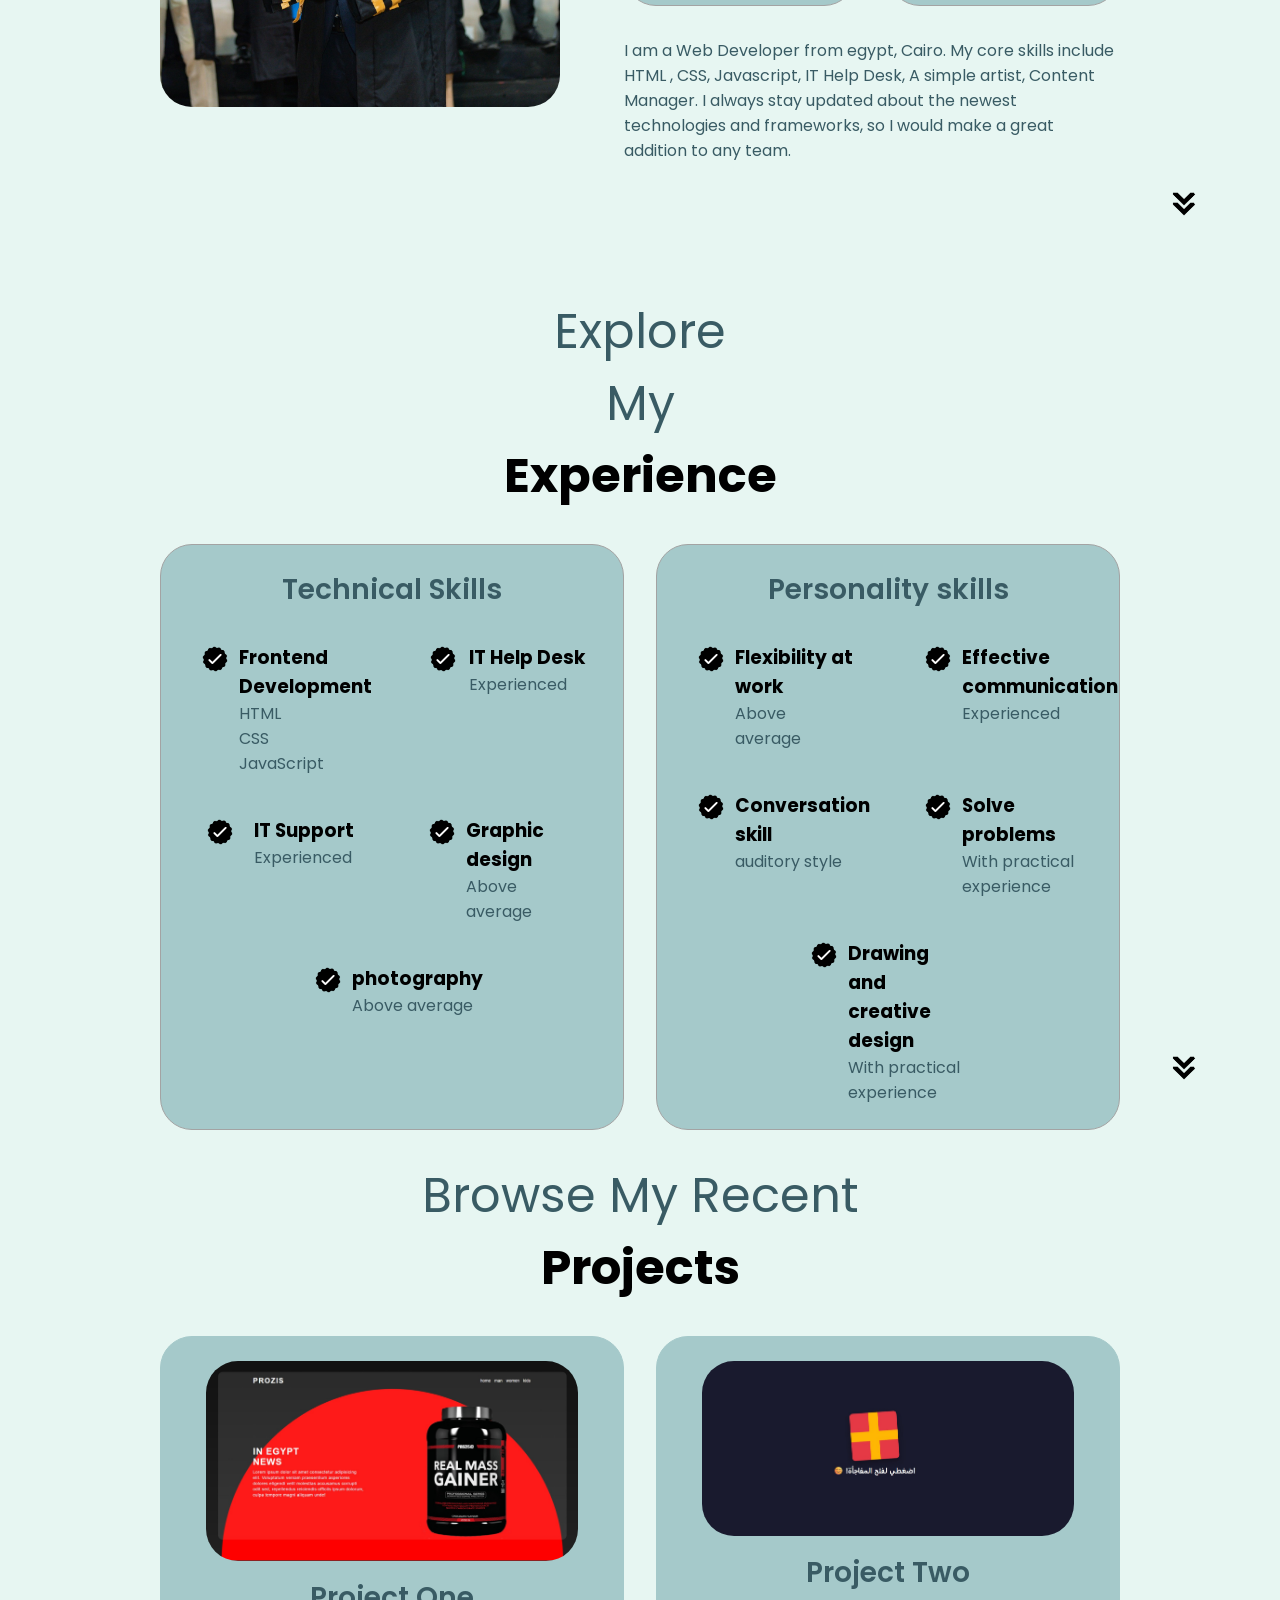
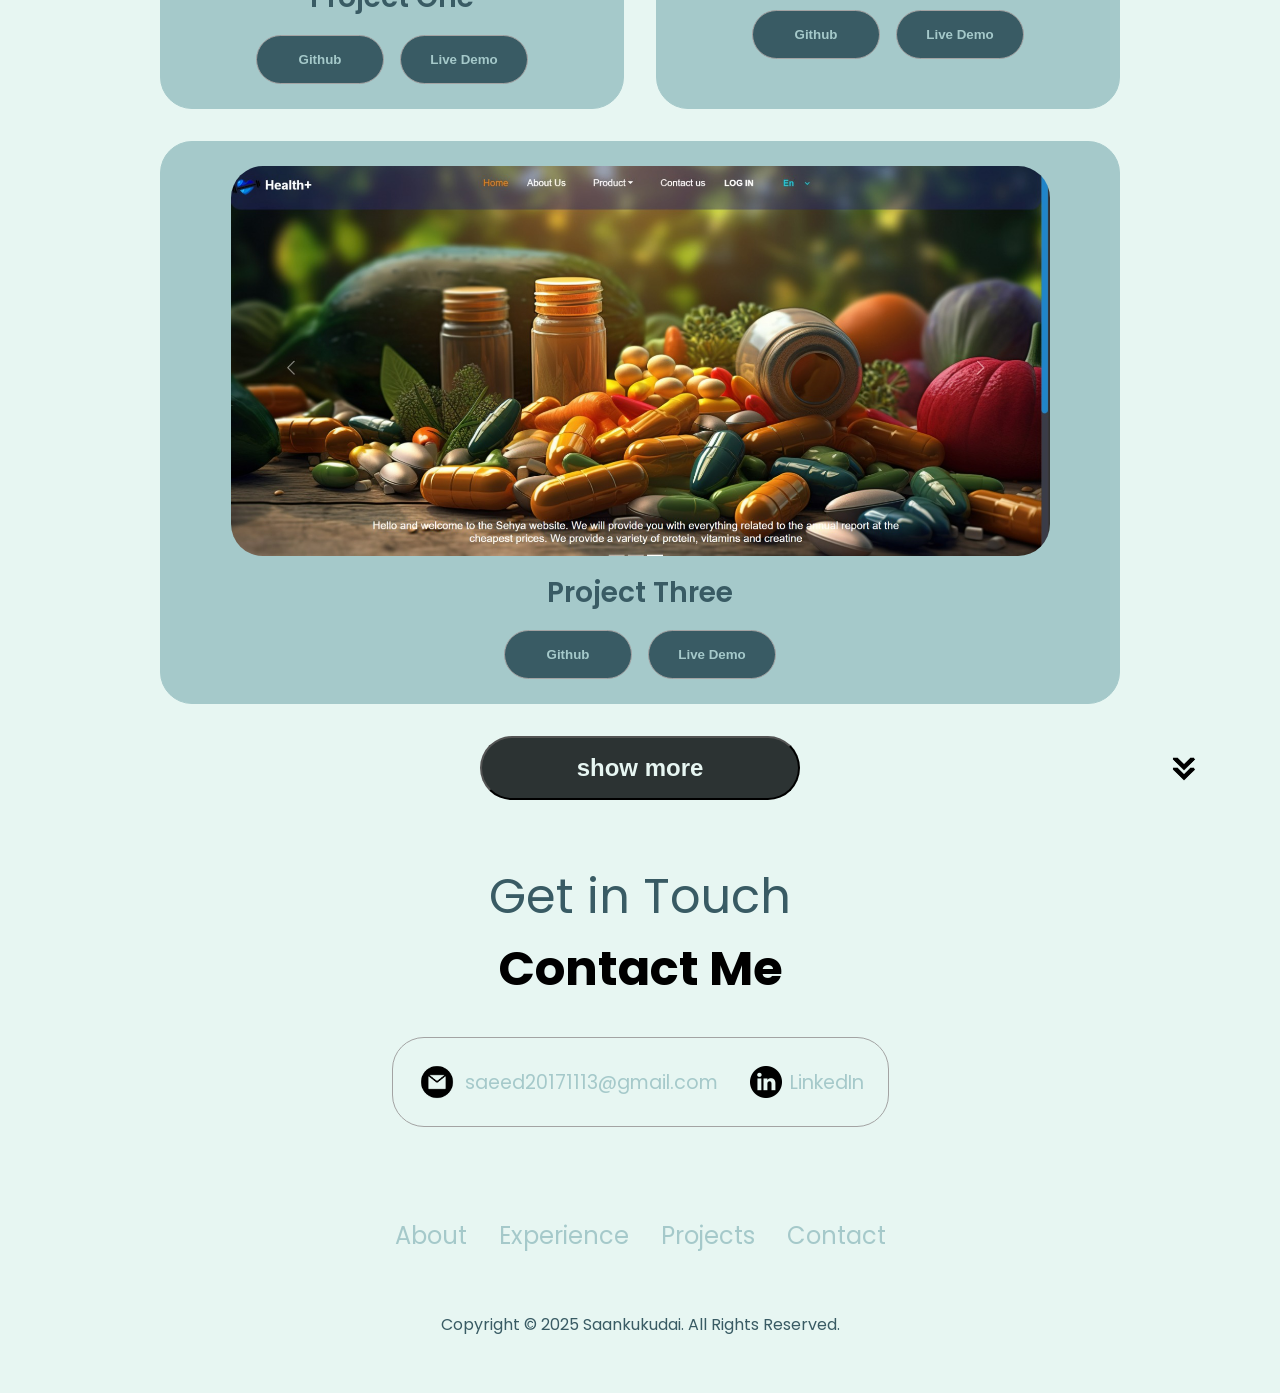
==== commit 5b163f65: "Update email and LinkedIn links in index.html" ====
--- a/index.html
+++ b/index.html
@@ -53,7 +53,7 @@
         <div class="btn-container">
           <button
             class="btn btn-color-2"
-            onclick="window.open('./assets/My-CV.pdf')"
+            onclick="window.open('./assets/new cv.pdf')"
           >
             Download CV
           </button>
@@ -374,7 +374,7 @@
             alt="Email icon"
             class="icon contact-icon email-icon"
           />
-          <p><a href="https://mail.google.com/mail/u/1/?view=cm&fs=1&to=saanghost@gmail.com&tf=1">Gmail.com</a></p>
+          <p><a href="https://mail.google.com/mail/u/1/?view=cm&fs=1&to=saeed20171113@gmail.com&tf=1">saeed20171113@gmail.com</a></p>
         </div>
         <div class="contact-info-container">
           <img
@@ -382,7 +382,7 @@
             alt="LinkedIn icon"
             class="icon contact-icon"
           />
-          <p><a href="https://www.linkedin.com">LinkedIn</a></p>
+          <p><a href="https://www.linkedin.com/in/saeed-mohamed-a37469385/">LinkedIn</a></p>
         </div>
       </div>
     </section>
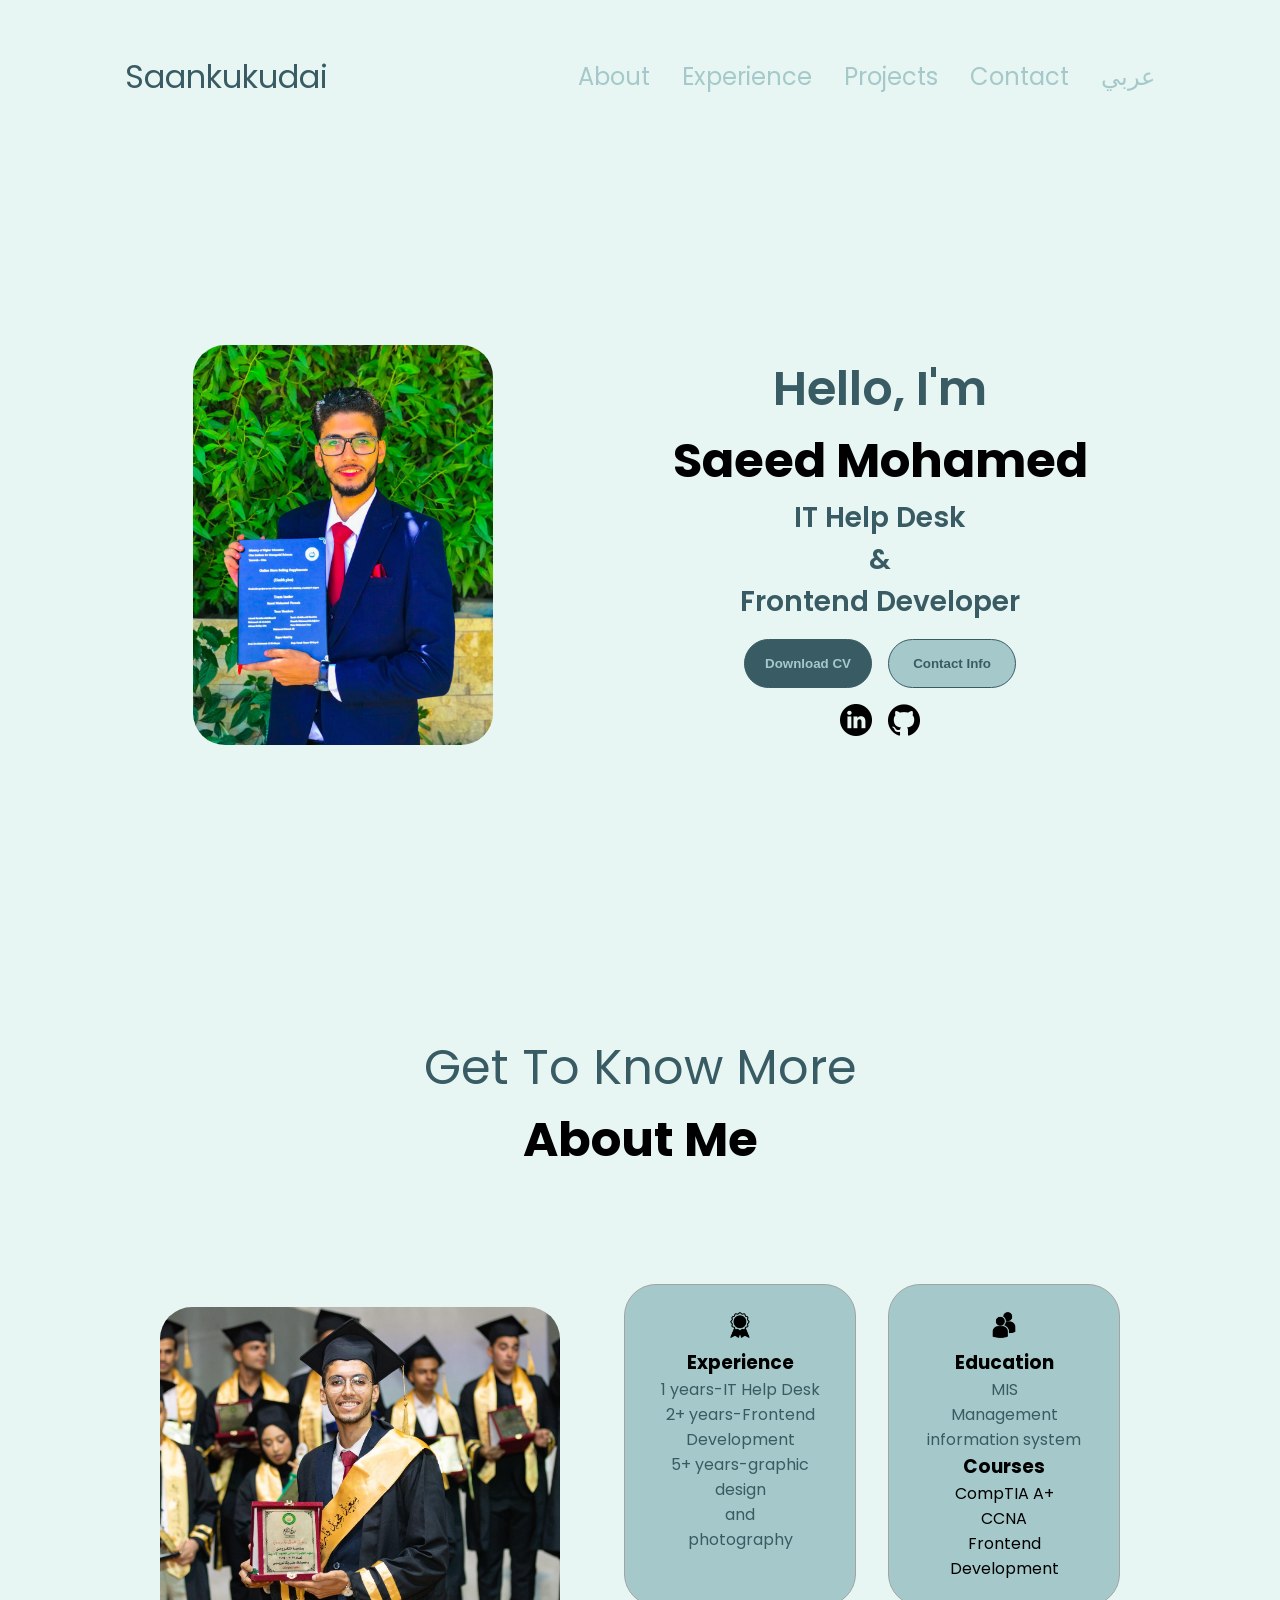
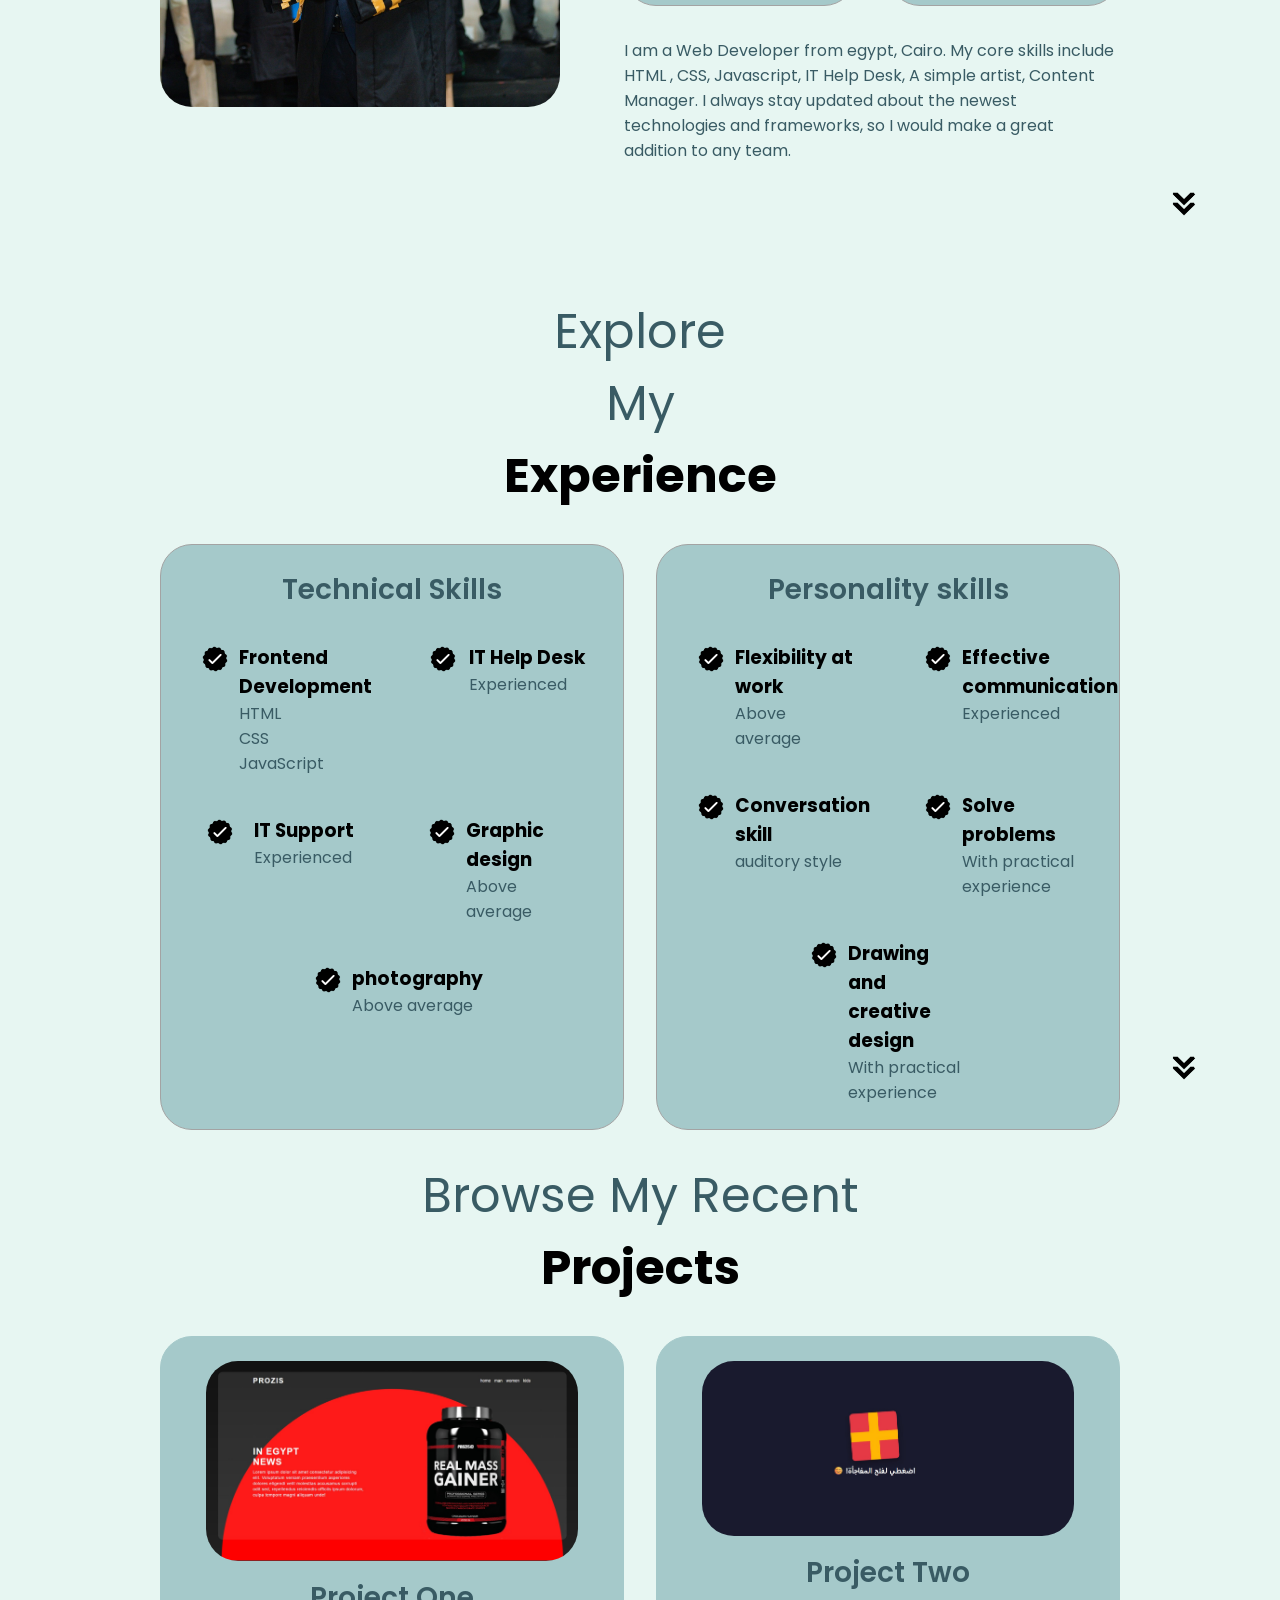
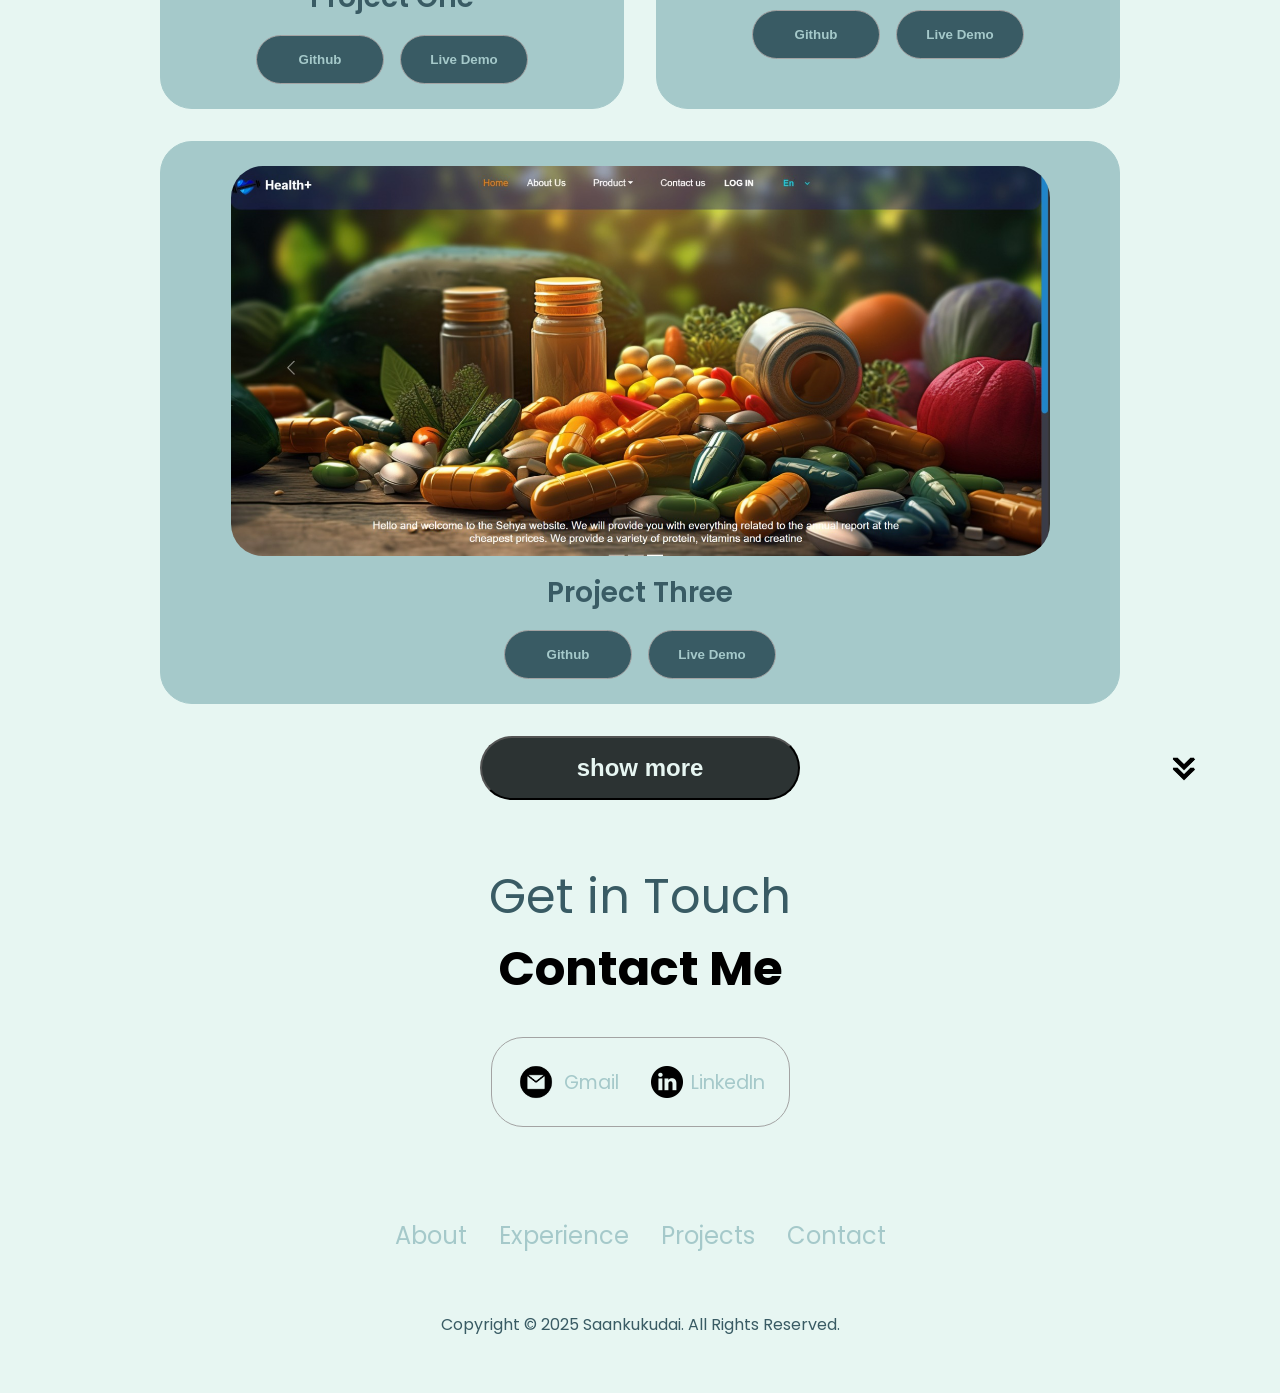
==== commit 907ed6c2: "Update index.html" ====
--- a/index.html
+++ b/index.html
@@ -374,7 +374,7 @@
             alt="Email icon"
             class="icon contact-icon email-icon"
           />
-          <p><a href="https://mail.google.com/mail/u/1/?view=cm&fs=1&to=saeed20171113@gmail.com&tf=1">saeed20171113@gmail.com</a></p>
+          <p><a href="https://mail.google.com/mail/u/1/?view=cm&fs=1&to=saeed20171113@gmail.com&tf=1">Gmail</a></p>
         </div>
         <div class="contact-info-container">
           <img
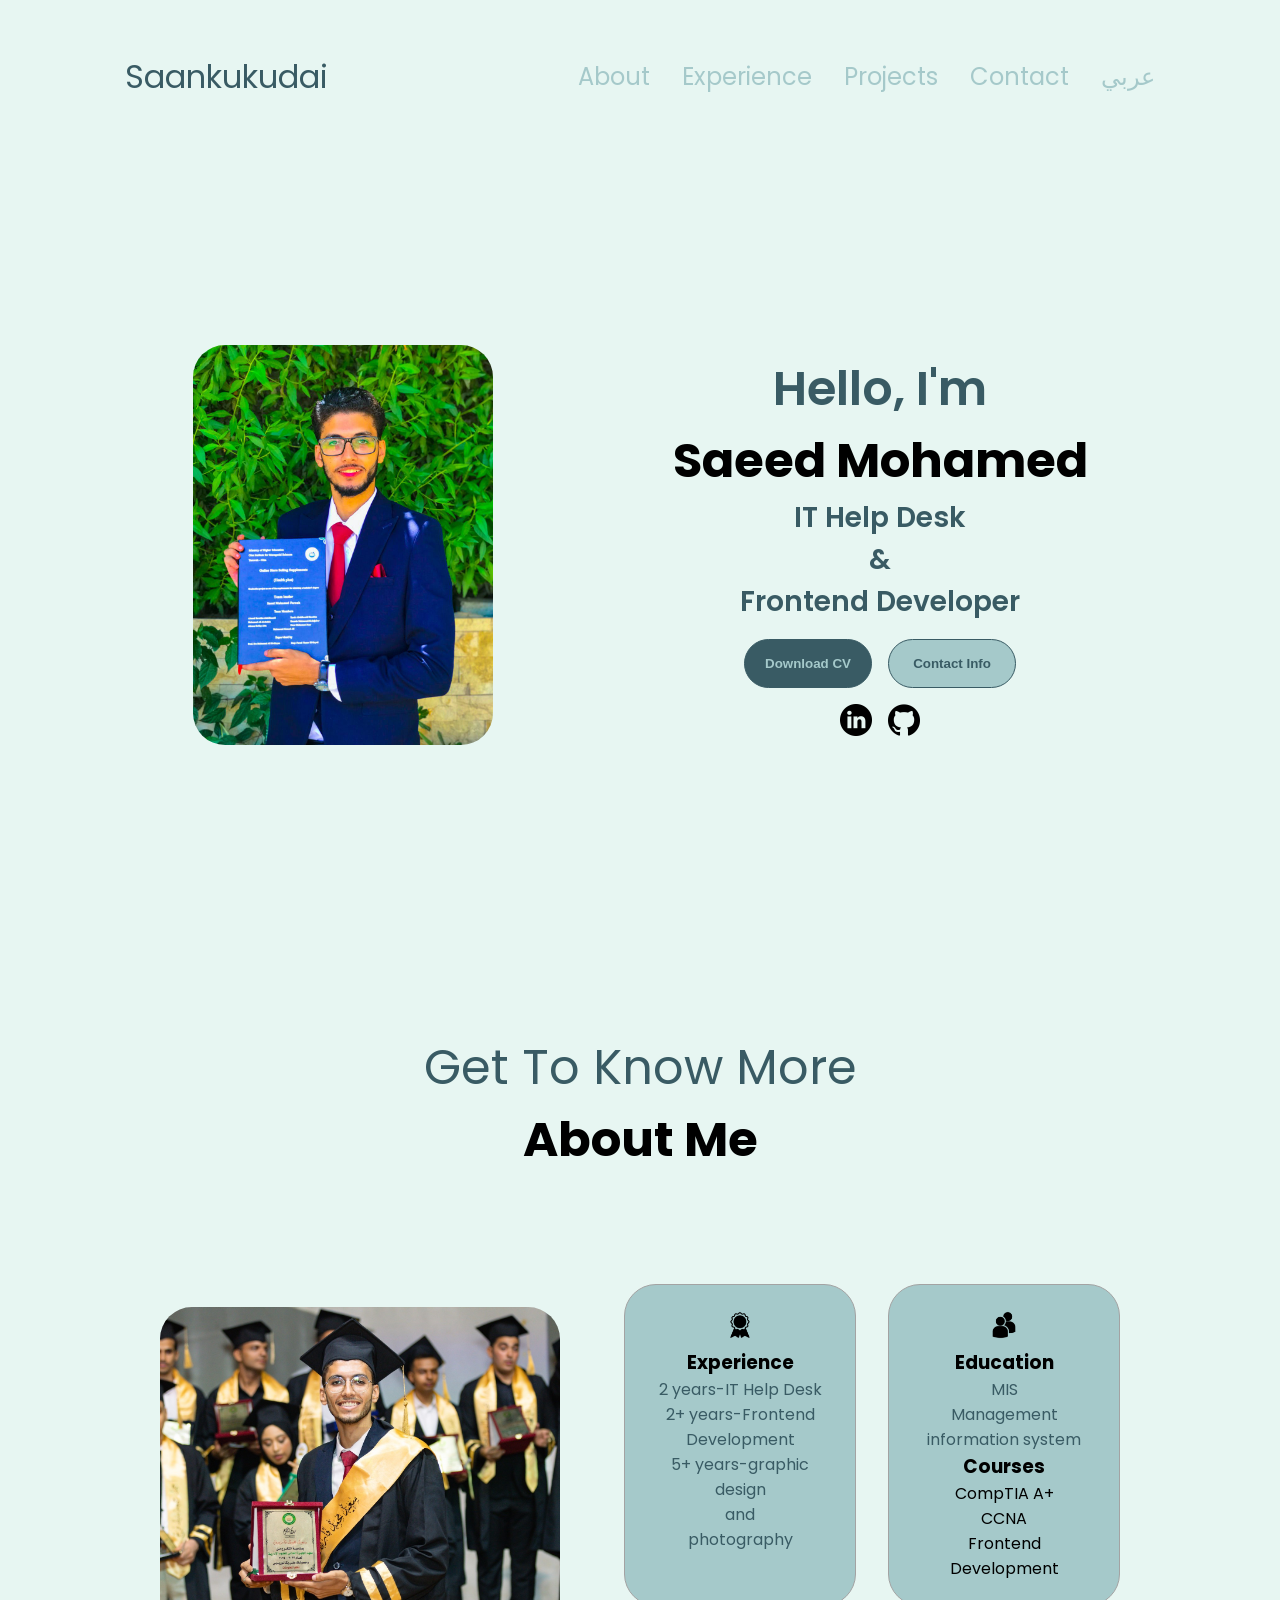
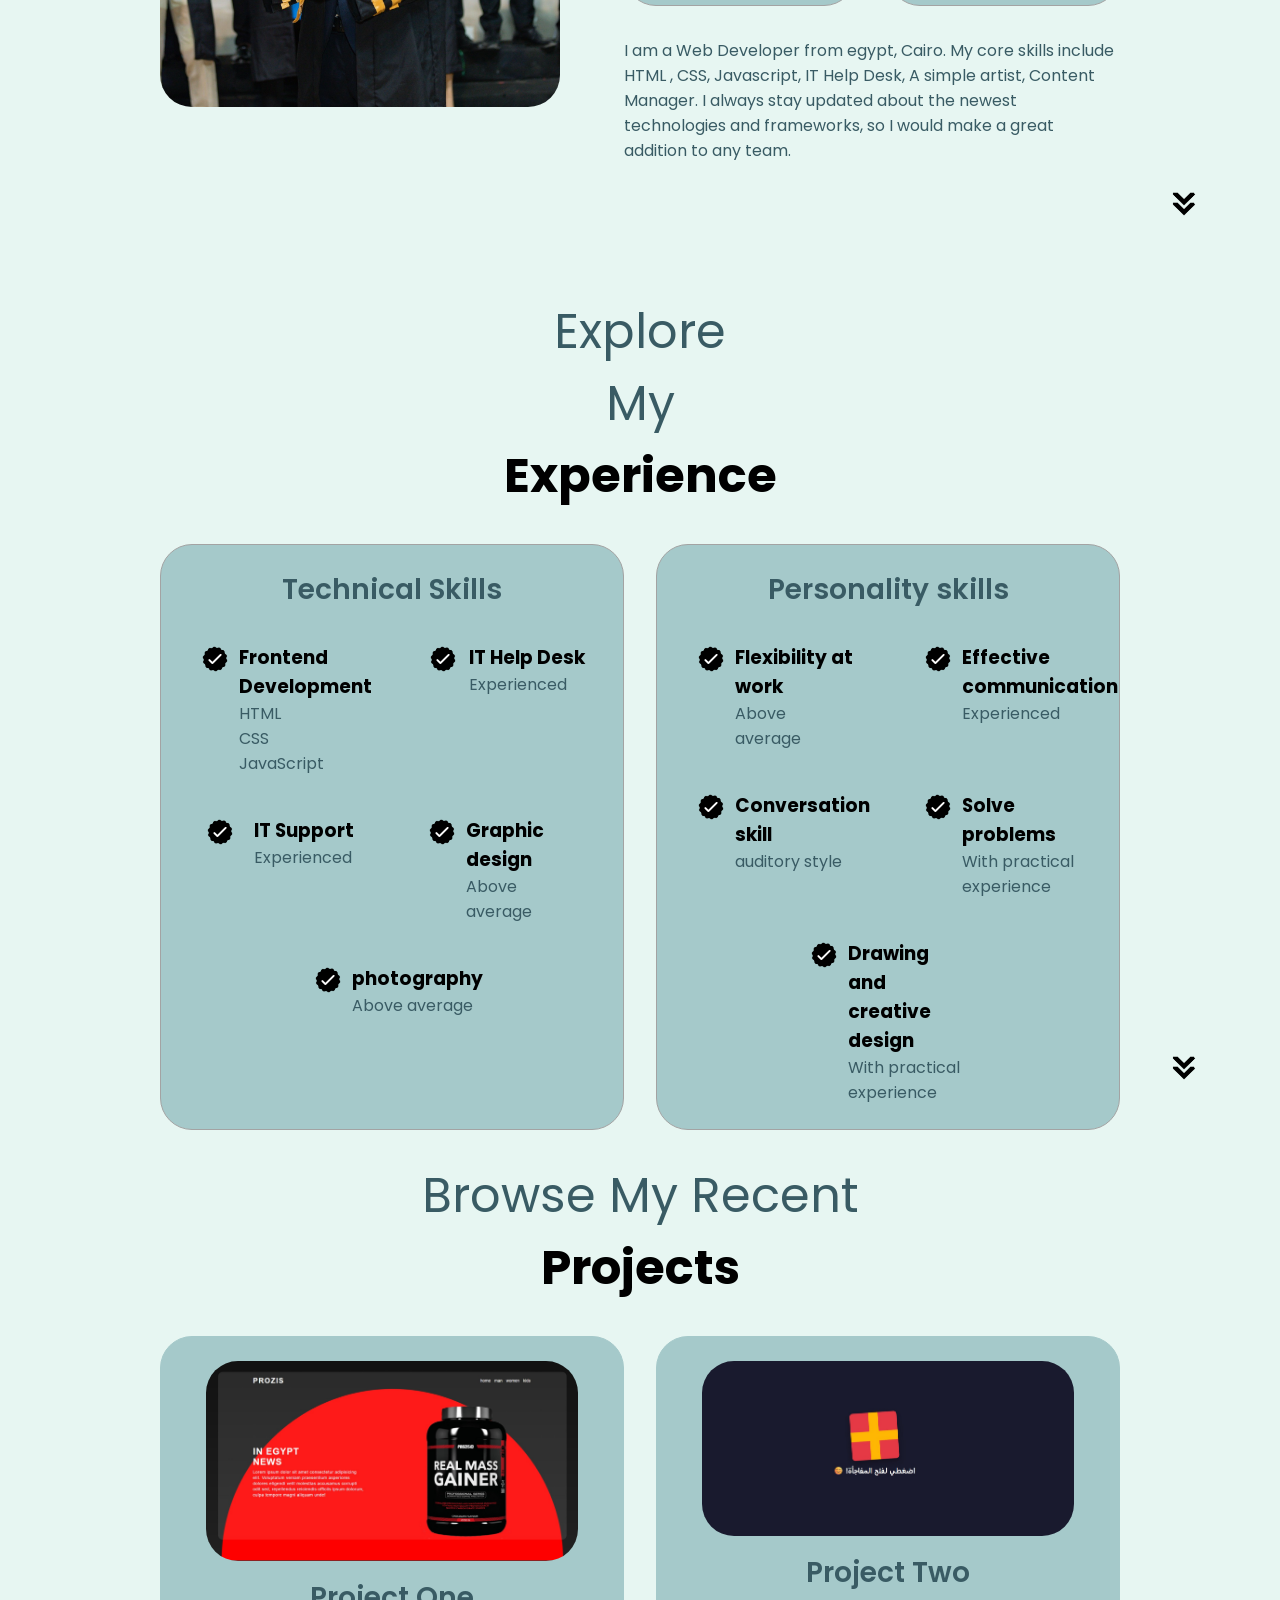
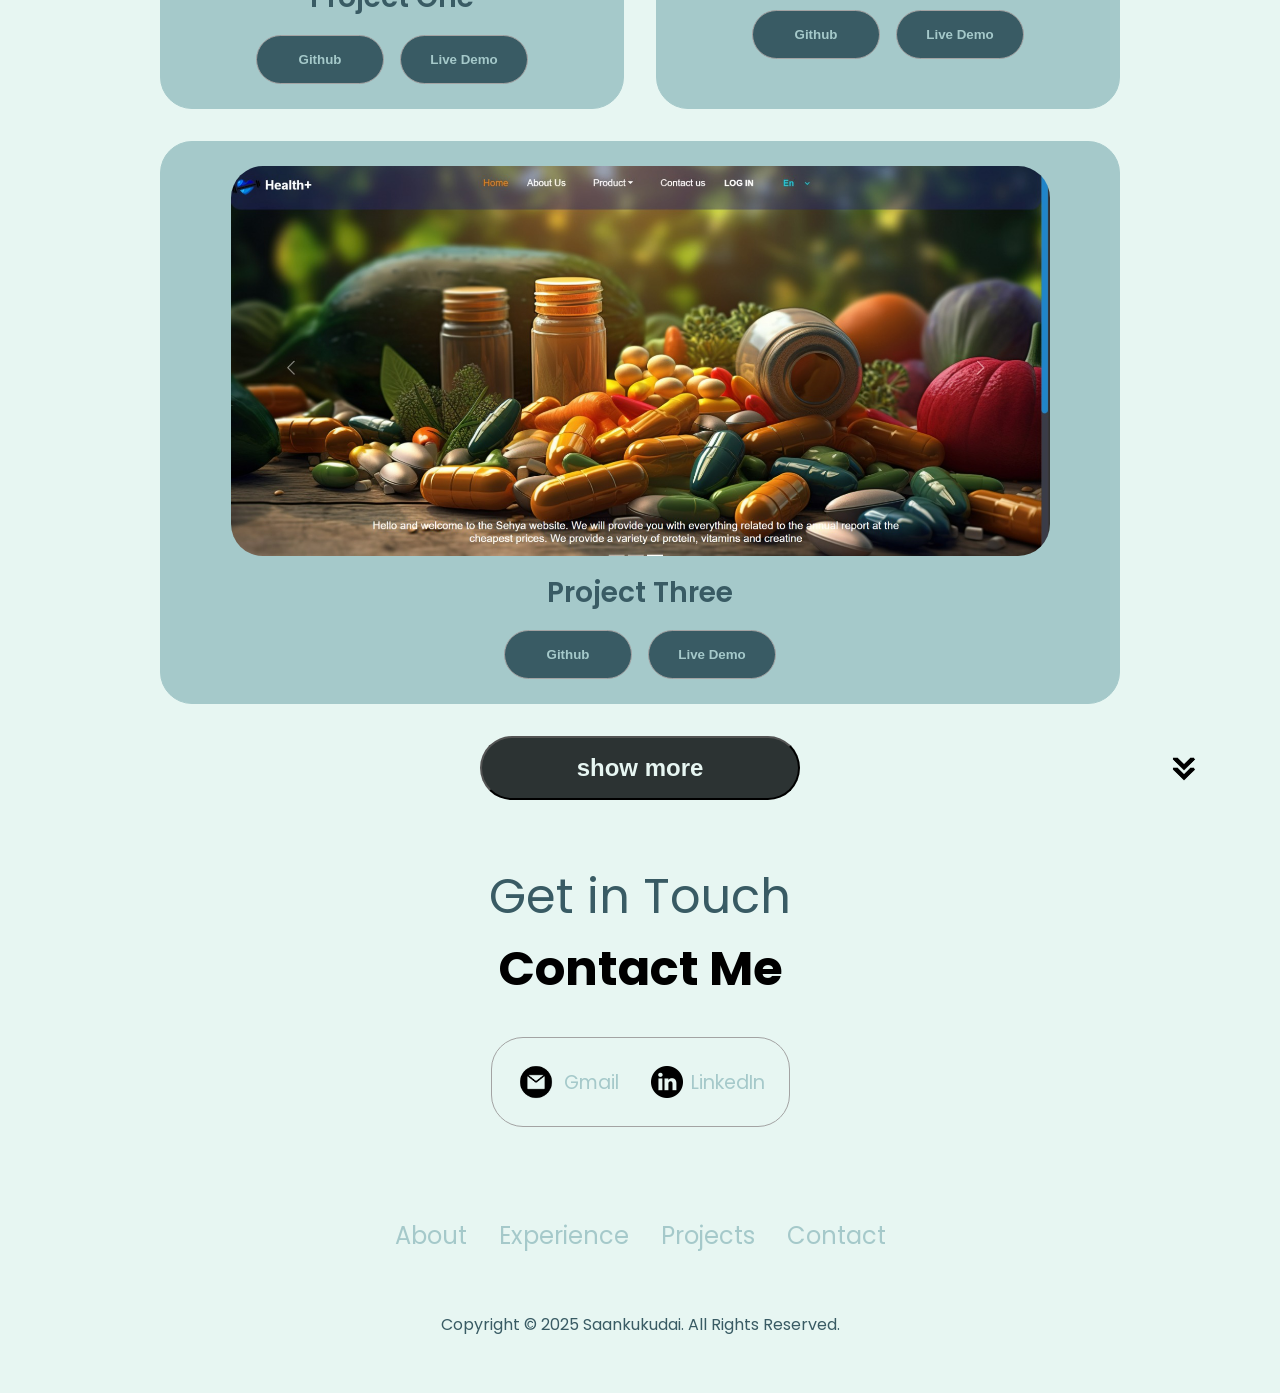
==== commit 985d854a: "Update index.html" ====
--- a/index.html
+++ b/index.html
@@ -97,7 +97,7 @@
                 class="icon"
               />
               <h3>Experience</h3>
-              <p>1 years-IT Help Desk</p>
+              <p>2 years-IT Help Desk</p>
               <p>2+ years-Frontend Development</p>
               <p>5+ years-graphic design <br>
                  and <br> photography</p>
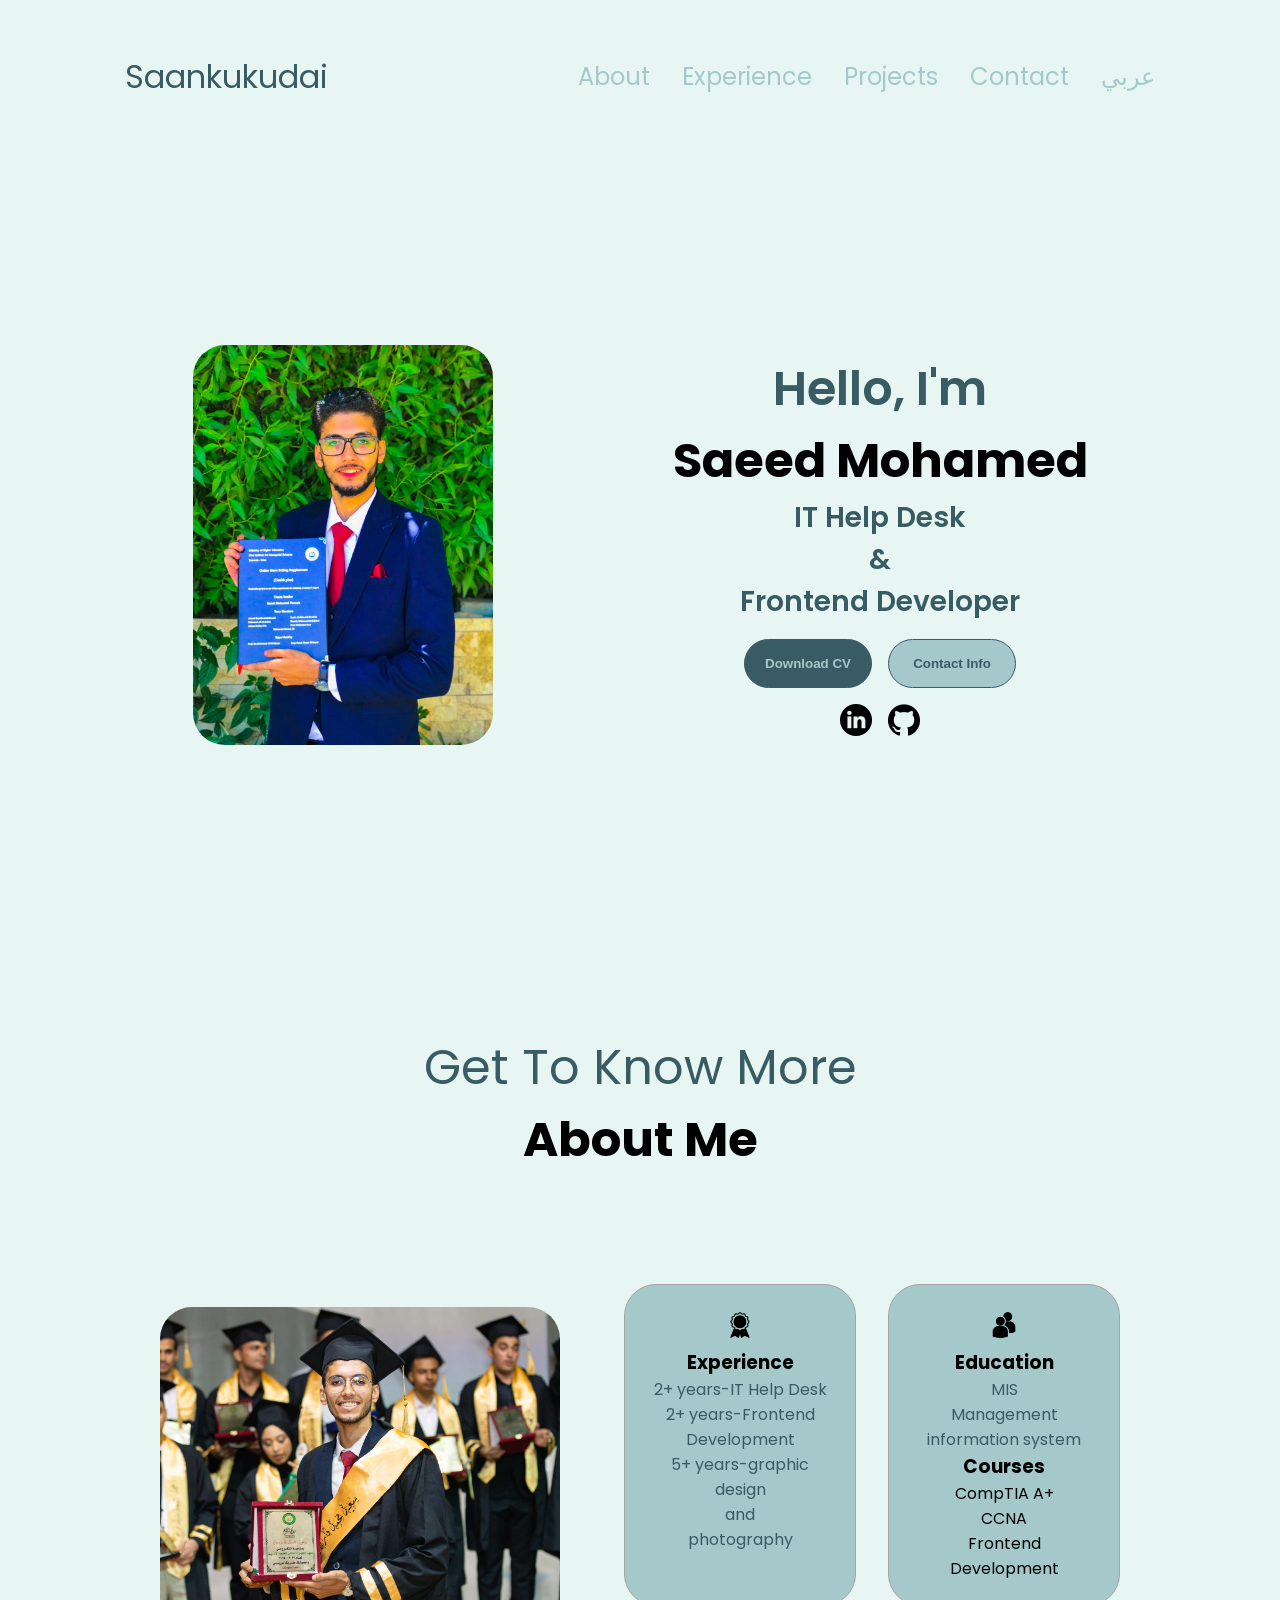
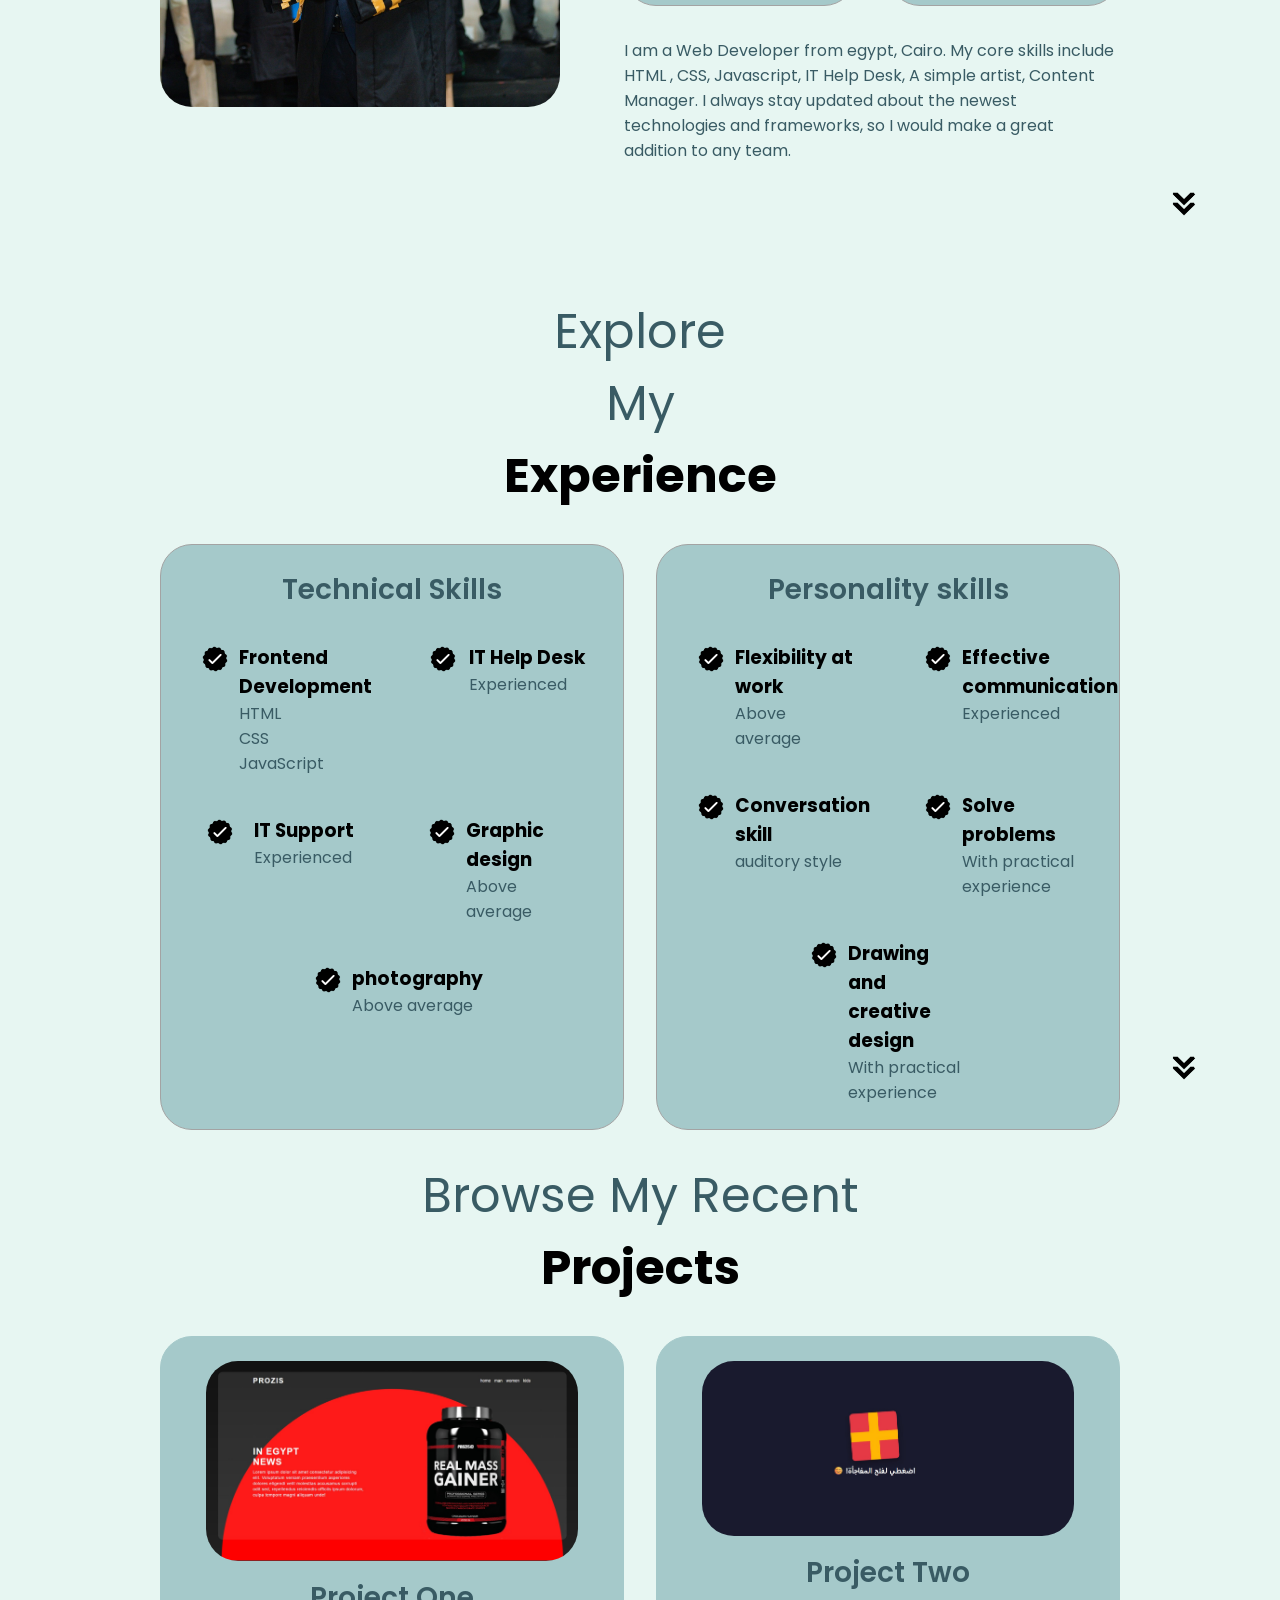
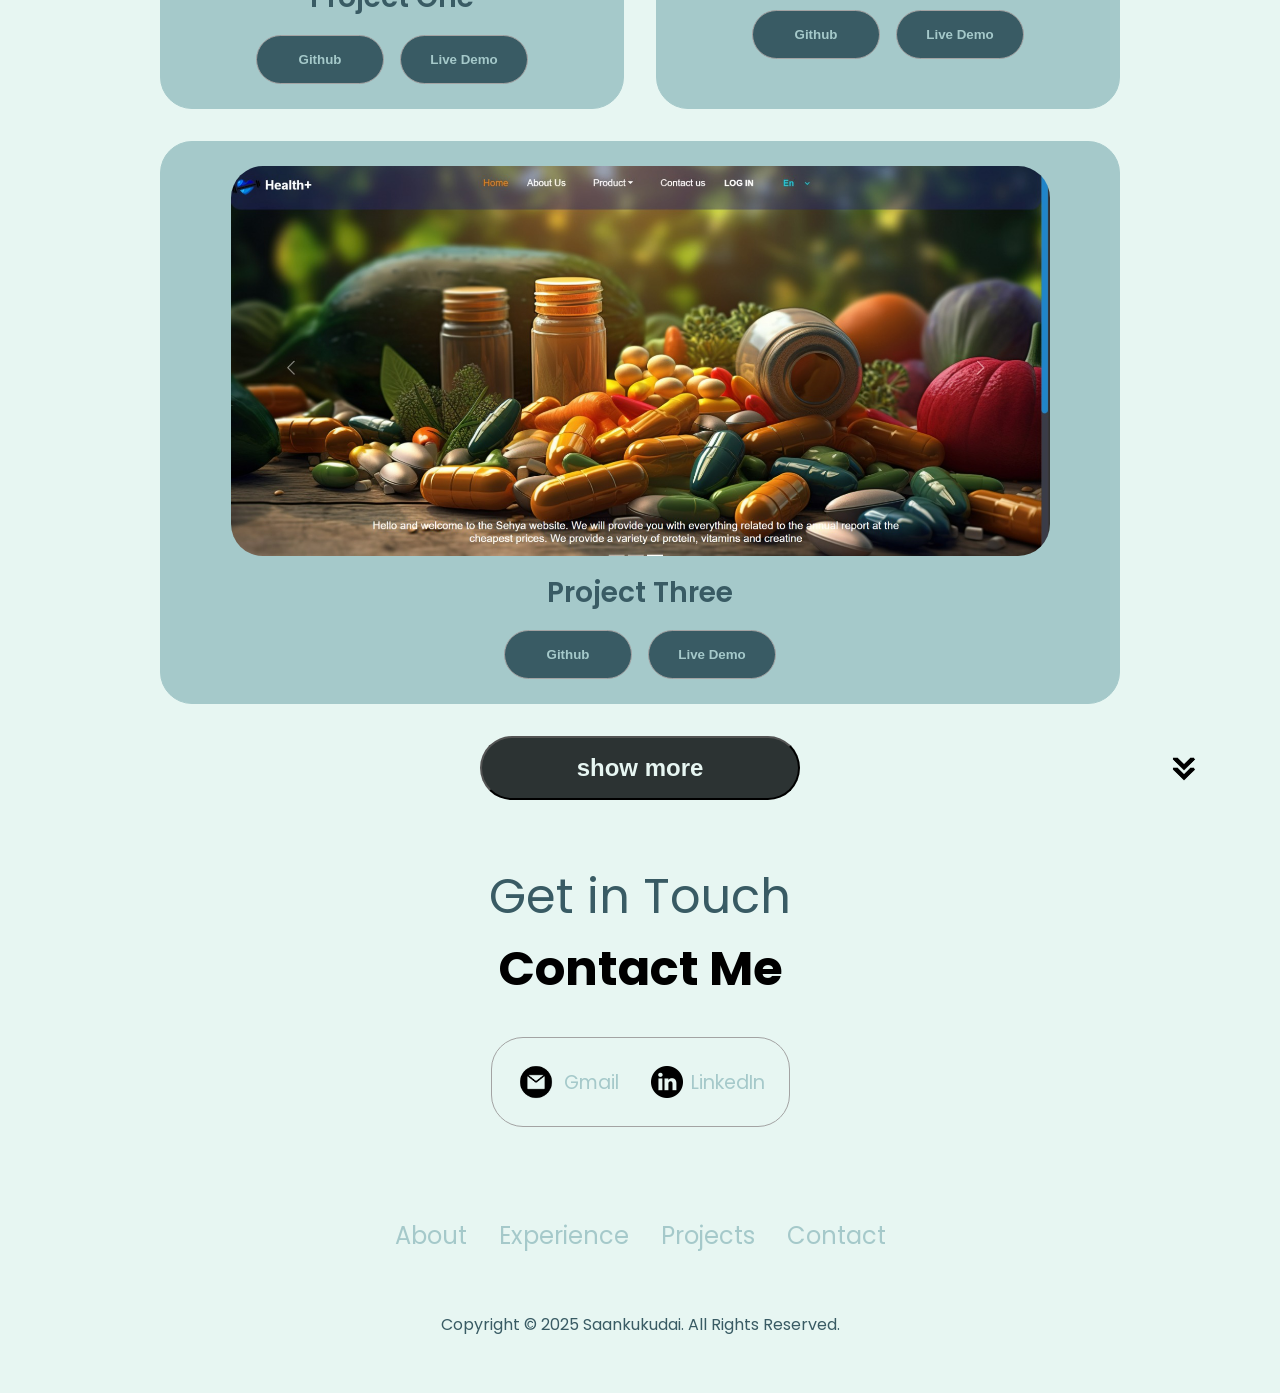
==== commit 2ea2504e: "Update index.html" ====
--- a/index.html
+++ b/index.html
@@ -97,7 +97,7 @@
                 class="icon"
               />
               <h3>Experience</h3>
-              <p>2 years-IT Help Desk</p>
+              <p>2+ years-IT Help Desk</p>
               <p>2+ years-Frontend Development</p>
               <p>5+ years-graphic design <br>
                  and <br> photography</p>
